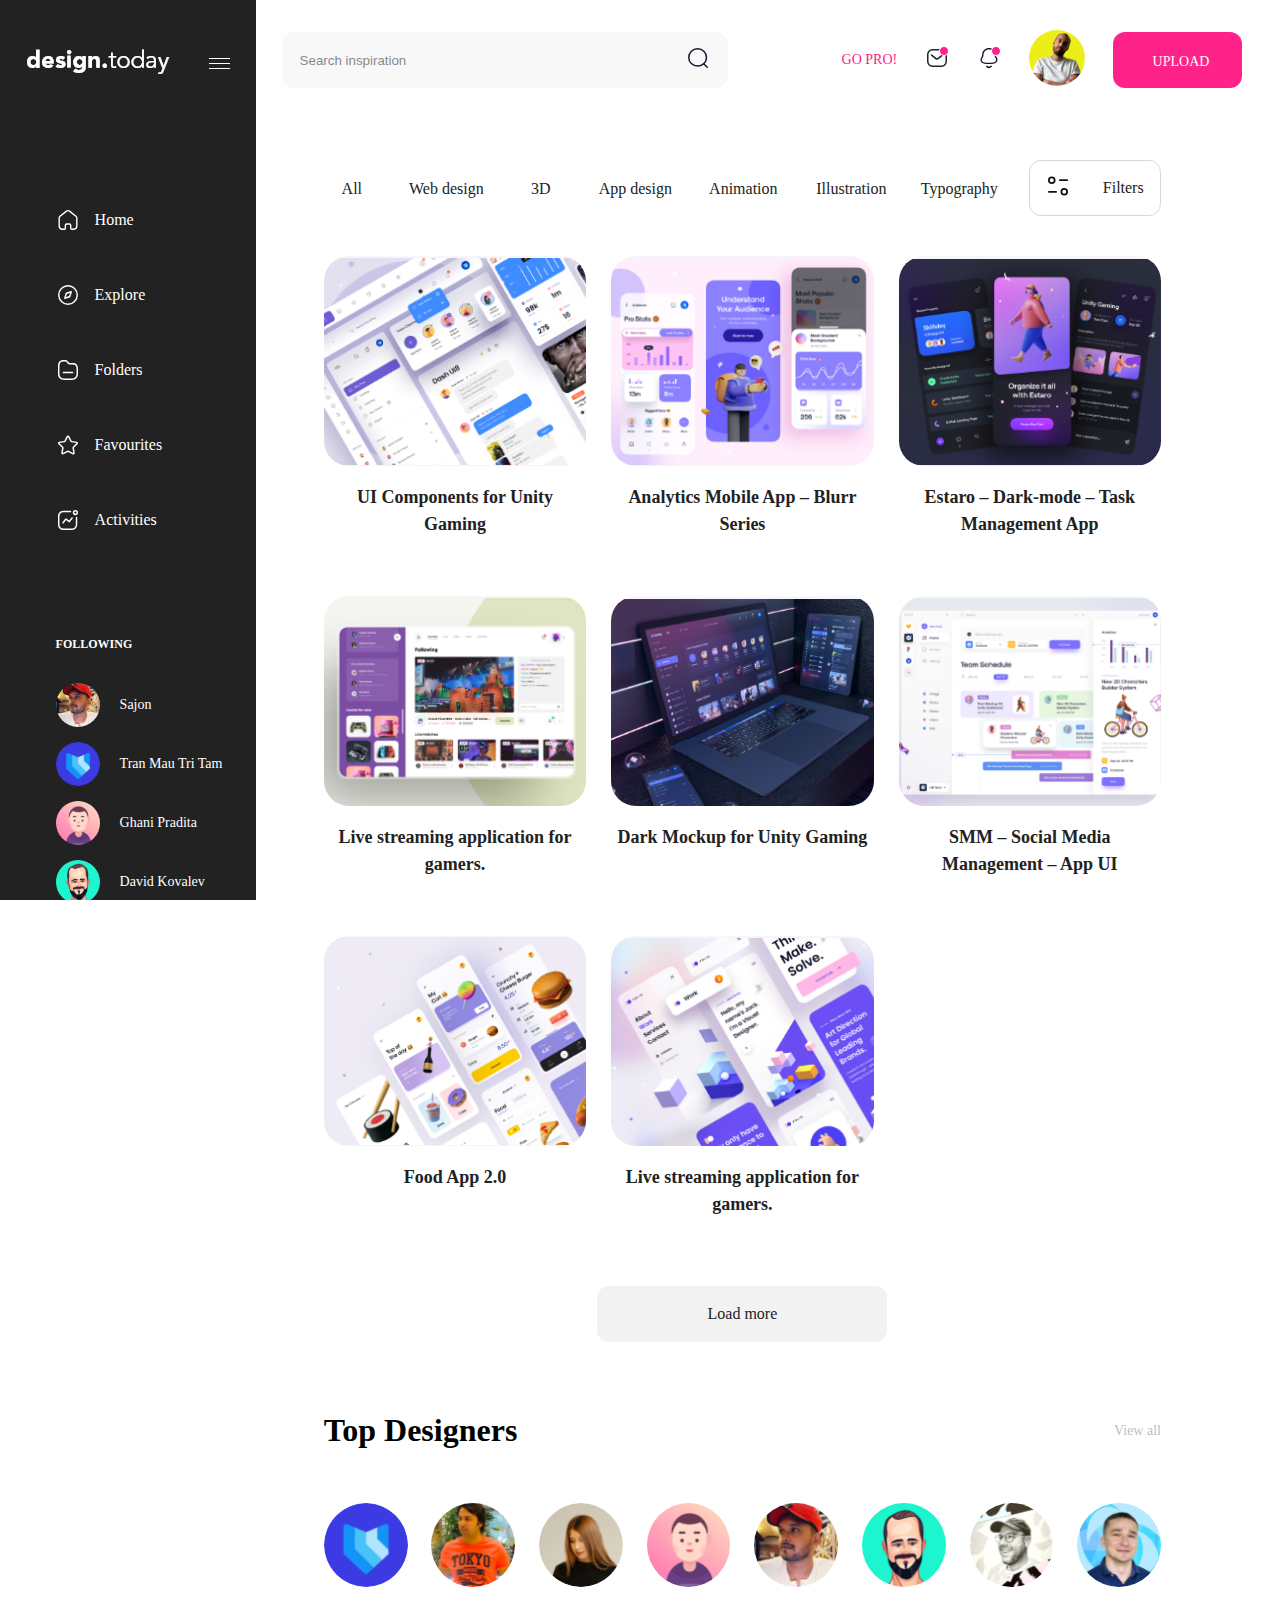
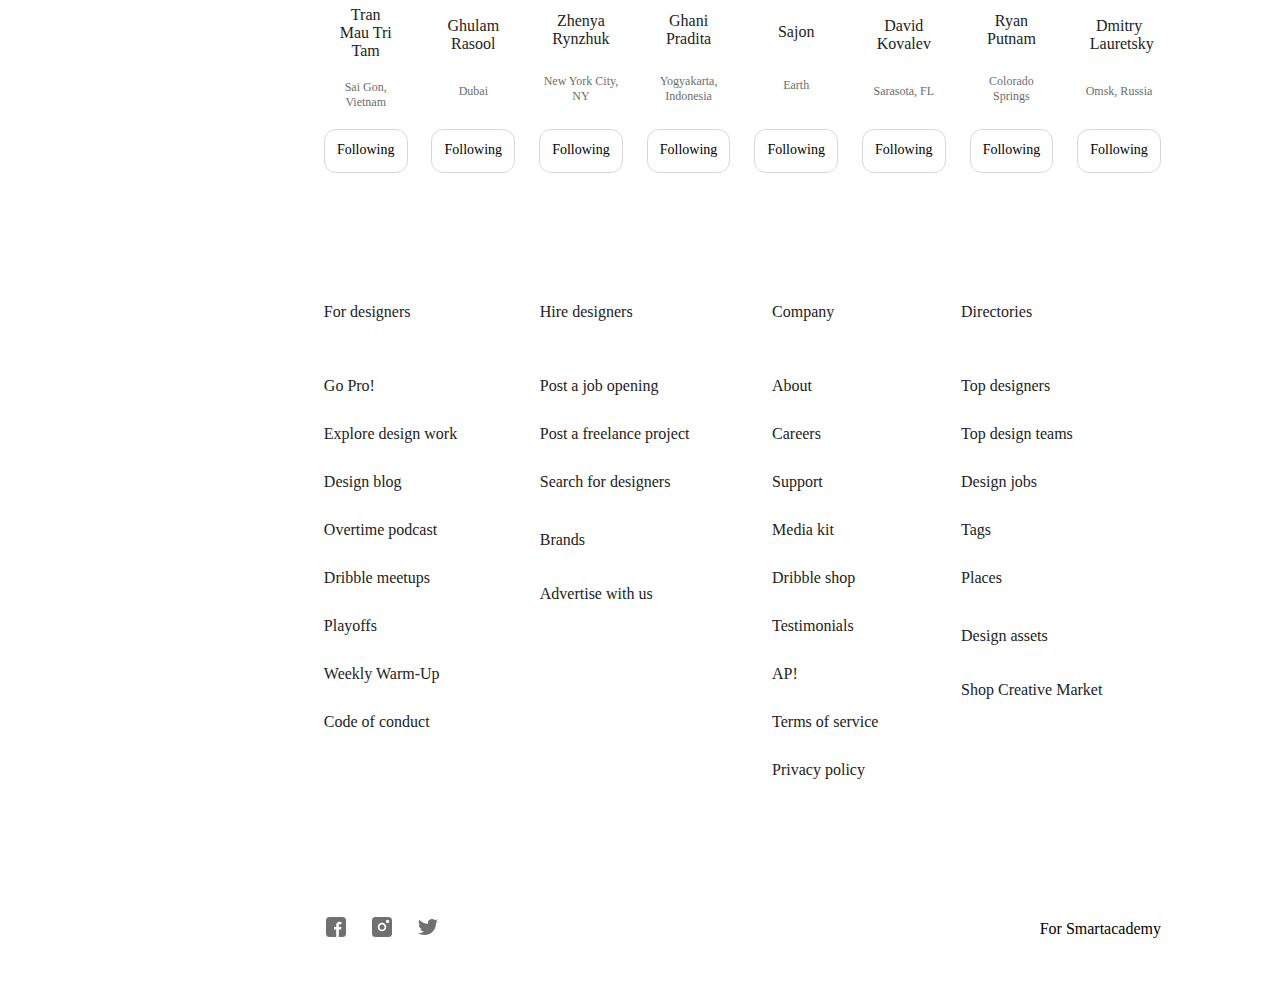
==== index.html @ f4c86472 "fix react paddings" ====
<!DOCTYPE html>
<html lang="en">
<head>
    <meta charset="UTF-8">
    <meta http-equiv="X-UA-Compatible" content="IE=edge">
    <meta name="viewport" content="width=device-width, initial-scale=1.0">
    <link rel="stylesheet" href="css/fonts.css">
    <link rel="stylesheet" href="css/style.css">
    <title>Document</title>
</head>
<body>
    <header>
        <nav>
            <div class="nav_container">
                <div class="nav_logo">
                    <a href="#">
                        <img src="img/design.today1.png" alt="logo">
                    </a>
                    <div class="burgermenu">
                        <a href="#">
                            <div class="menu_line"></div>
                            <div class="menu_line"></div>
                            <div class="menu_line"></div>
                        </a>
                    </div>
                </div>
            </div>
            <div class="nav_container">
                <ul class="navbar">
                    <li class="navbar_content">
                        <img src="img/Component 5 – 2.svg" alt="Home">
                        <a href="#">Home</a>
                    </li>
                    <li class="navbar_content">
                        <img src="img/Component 3 – 2.svg" alt="Explore">
                        <a href="#">Explore</a>
                    </li>
                    <li class="navbar_content">
                        <img src="img/Component 4 – 2.svg" alt="Folders">
                        <a href="#">Folders</a>
                    </li>
                    <li class="navbar_content">
                        <img src="img/Component 8 – 2.svg" alt="Favourites">
                        <a href="#">Favourites</a>
                    </li>
                    <li class="navbar_content">
                        <img src="img/Component 1 – 2.svg" alt="Activites">
                        <a href="#">Activities</a>
                    </li>
                </ul>
            </div>
            <div class="nav_container">
                <div class="following">
                    <h3>FOLLOWING</h3>
                    <div class="following_content">
                        <img src="img/Rectangle 40.svg" alt="user">
                        <a href="#">Sajon</a>
                    </div>
                    <div class="following_content">
                        <img src="img/Rectangle 41.svg" alt="user">
                        <a href="#">Tran Mau Tri Tam </a>
                    </div>
                    <div class="following_content">
                        <img src="img/Rectangle 42.svg" alt="user">
                        <a href="#">Ghani Pradita</a>
                    </div>
                    <div class="following_content">
                        <img src="img/Rectangle 43.svg" alt="user">
                        <a href="#">David Kovalev</a>
                    </div>
                    <div class="following_content">
                        <img src="img/Rectangle 44.svg" alt="user">
                        <a href="#">Ryan Putnam</a>
                    </div>
                    <a href="#">Load more (15)</a> 
                </div>
            </div>
        </nav>
        <div class="search_profile">
            <div class="search">
                <form action="#">
                    <input type="search" name="search" id="search" placeholder="Search inspiration">
                </form>
                <a href="#">
                    <svg id="Component_9_2" data-name="Component 9 – 2" xmlns="http://www.w3.org/2000/svg" width="24" height="24" viewBox="0 0 24 24">
                        <rect id="Rectangle_36" data-name="Rectangle 36" width="24" height="24" fill="rgba(255,255,255,0)"/>
                        <path id="Search" d="M11.611,2A9.507,9.507,0,0,0,2,11.4a9.507,9.507,0,0,0,9.611,9.4,9.707,9.707,0,0,0,6-2.057l3.124,3.047.083.07a.753.753,0,0,0,.964-.071.713.713,0,0,0,0-1.024L18.7,17.752A9.253,9.253,0,0,0,21.223,11.4,9.507,9.507,0,0,0,11.611,2Zm0,1.448A8.043,8.043,0,0,1,19.743,11.4a8.043,8.043,0,0,1-8.131,7.951A8.043,8.043,0,0,1,3.48,11.4,8.043,8.043,0,0,1,11.611,3.448Z" fill="#200e32" fill-rule="evenodd"/>
                      </svg>
                </a>
            </div>
            <div class="profile">
                <a href="#">GO PRO!</a>
                <a class="mailbox active" href="#">
                    <svg id="Component_11_2" data-name="Component 11 – 2" xmlns="http://www.w3.org/2000/svg" width="24" height="24" viewBox="0 0 24 24">
                        <rect id="Rectangle_74" data-name="Rectangle 74" width="24" height="24" fill="rgba(255,255,255,0)"/>
                        <path id="Message" d="M16.525,3H7.456A5.533,5.533,0,0,0,2,8.859v6.282A5.533,5.533,0,0,0,7.456,21h9.061a5.522,5.522,0,0,0,4-1.773A5.6,5.6,0,0,0,21.989,15.1V8.859A5.557,5.557,0,0,0,16.525,3ZM7.456,4.528h9.052A4,4,0,0,1,19.4,5.816a4.064,4.064,0,0,1,1.072,3v6.327A4.1,4.1,0,0,1,19.4,18.184a4,4,0,0,1-2.894,1.287H7.456a4.018,4.018,0,0,1-3.939-4.331V8.859A4.018,4.018,0,0,1,7.456,4.528Zm10.568,4.11a.755.755,0,0,0-1.066-.119l-4.1,3.3-.118.083a1.379,1.379,0,0,1-1.581-.089l-4.129-3.3-.093-.064a.755.755,0,0,0-.973.187.768.768,0,0,0,.123,1.074l4.134,3.3.161.118a2.889,2.889,0,0,0,3.416-.114l4.107-3.311.082-.077A.768.768,0,0,0,18.024,8.638Z" fill="#222" fill-rule="evenodd"/>
                      </svg>                      
                </a>
                <a class="notifs active" href="#">
                    <svg id="Component_7_2" data-name="Component 7 – 2" xmlns="http://www.w3.org/2000/svg" width="24" height="24" viewBox="0 0 24 24">
                        <rect id="Rectangle_27" data-name="Rectangle 27" width="24" height="24" fill="rgba(255,255,255,0)"/>
                        <path id="Notification" d="M12.036,2h-.071C8.6,2,5.507,4.445,5.207,7.681c-.02.232-.034.468-.042.723L5.152,9l0,.534.015-.061a3.85,3.85,0,0,1-.928,1.821l-.067.086A4.08,4.08,0,0,0,3.5,13.424v.238a4.07,4.07,0,0,0,.926,2.66,4.874,4.874,0,0,0,3.086,1.524,41.583,41.583,0,0,0,8.974,0,4.8,4.8,0,0,0,3.046-1.487,4.076,4.076,0,0,0,.965-2.5v-.4a4.013,4.013,0,0,0-.671-2.074l-.062-.079-.151-.177A3.93,3.93,0,0,1,18.89,9.7l-.045-.187-.009-.2c0-.088,0-.186,0-.308V8.332c0-.257-.01-.441-.028-.647C18.493,4.443,15.4,2,12.036,2Zm-.071,1.4h.071c2.7,0,5.158,1.945,5.395,4.418.014.162.02.317.022.547l0,.9c0,.145.009.265.018.4l.013.093.065.276a5.331,5.331,0,0,0,1.013,2l.138.162-.015-.025a2.585,2.585,0,0,1,.435,1.323v.163a2.653,2.653,0,0,1-.613,1.773,3.418,3.418,0,0,1-2.157,1.03,40.271,40.271,0,0,1-8.7,0,3.485,3.485,0,0,1-2.2-1.065,2.656,2.656,0,0,1-.575-1.716v-.219l.017-.191a2.671,2.671,0,0,1,.314-.939l.084-.139a5.25,5.25,0,0,0,1.22-2.434l.014-.142L6.535,8.7l.016-.466c.007-.147.017-.287.028-.422C6.808,5.341,9.267,3.4,11.965,3.4Zm-6.671,8.8-.045.05.049-.057Zm9.314,7.5a.684.684,0,0,0-.969.106,1.977,1.977,0,0,1-.356.347,2.138,2.138,0,0,1-1.576.445,2.117,2.117,0,0,1-1.414-.79.684.684,0,0,0-.969-.111.7.7,0,0,0-.11.98,3.5,3.5,0,0,0,4.9.586,3.323,3.323,0,0,0,.6-.583A.7.7,0,0,0,14.608,19.691Z" fill="#200e32" fill-rule="evenodd"/>
                      </svg>                      
                </a>
                <a href="#">
                    <img src="img/Group 33.svg" alt="user profile">
                </a>
                <div class="upload">
                    <a href="#">UPLOAD</a>
                    <a href="#" class="upload_svg">
                        <svg version="1.1" id="Capa_1" xmlns="http://www.w3.org/2000/svg" xmlns:xlink="http://www.w3.org/1999/xlink" x="0px" y="0px"
	 width="612px" height="612px" viewBox="0 0 612 612" style="enable-background:new 0 0 612 612;" xml:space="preserve">
<g>
	<g id="Up">
		<g>
			<path d="M432.32,334.42L327.133,219.67c-5.432-5.91-13.081-9.295-21.133-9.295s-15.702,3.385-21.152,9.295L179.66,334.42
				l0.077,0.058c-4.686,5.125-7.612,11.857-7.612,19.335c0,15.836,12.852,28.688,28.688,28.688c8.377,0,15.835-3.634,21.076-9.353
				l0.077,0.058L306,281.52l84.035,91.685l0.076-0.058c5.24,5.719,12.719,9.353,21.076,9.353c15.836,0,28.688-12.852,28.688-28.688
				c0-7.478-2.926-14.21-7.611-19.335L432.32,334.42z M306,0C137.012,0,0,137.012,0,306s137.012,306,306,306s306-137.012,306-306
				S474.988,0,306,0z M306,554.625C168.912,554.625,57.375,443.088,57.375,306S168.912,57.375,306,57.375
				S554.625,168.912,554.625,306S443.088,554.625,306,554.625z"/>
		</g>
	</g>
</g>
<g>
</g>
<g>
</g>
<g>
</g>
<g>
</g>
<g>
</g>
<g>
</g>
<g>
</g>
<g>
</g>
<g>
</g>
<g>
</g>
<g>
</g>
<g>
</g>
<g>
</g>
<g>
</g>
<g>
</g>
                        </svg>
                    </a>
                </div>
            </div>
        </div>
    </header>
    <main>
        <div class="container">
            <div class="filter_bar">
                <div class="filter_option">
                    <ul>
                        <li>
                            <a href="#">All</a>
                        </li>
                        <li>
                            <a href="#">Web design</a>
                        </li>
                        <li>
                            <a href="#">3D</a>
                        </li>
                        <li>
                            <a href="#">App design</a>
                        </li>
                        <li>
                            <a href="#">Animation</a>
                        </li>
                        <li>
                            <a href="#">Illustration</a>
                        </li>
                        <li>
                            <a href="#">Typography</a>
                        </li>
                    </ul>
                </div>
                <div class="filter_button">
                    <a href="#">
                        <img src="img/Group 18.svg" alt="filter">
                    </a>
                    <a href="#">Filters</a>
                </div>
            </div>
        </div>
        <div class="container">
            <section class="article_sec">
                <article>
                    <div class="article-content">
                        <img src="img/Rectangle 451.png" alt="">
                        <h2 class="article_title">
                            <a href="#">UI Components for Unity Gaming</a>
                        </h2>
                    </div>
                    <div class="article_reacts">
                        <div class="react add">
                            <img src="img/Component 10 – 1.svg" alt="">
                        </div>
                        <div class="react heart">
                            <img src="img/Component 6 – 2.svg" alt="">
                        </div>
                    </div>
                </article>
                <article>
                    <div class="article-content">
                        <img src="img/Rectangle 461.png" alt="">
                        <h2 class="article_title">
                            <a href="#">Analytics Mobile App – Blurr Series</a>
                        </h2>
                    </div>
                    <div class="article_reacts">
                        <div class="react add">
                            <img src="img/Component 10 – 1.svg" alt="">
                        </div>
                        <div class="react heart">
                            <img src="img/Component 6 – 2.svg" alt="">
                        </div>
                    </div>
                </article>
                <article>
                    <div class="article-content">
                        <img src="img/Rectangle 471.png" alt="">
                        <h2 class="article_title">
                            <a href="#">Estaro – Dark-mode – Task Management App</a>
                        </h2>
                    </div>
                    <div class="article_reacts">
                        <div class="react add">
                            <img src="img/Component 10 – 1.svg" alt="">
                        </div>
                        <div class="react heart">
                            <img src="img/Component 6 – 2.svg" alt="">
                        </div>
                    </div>
                </article>
                <article>
                    <div class="article-content">
                        <img src="img/Rectangle 481.png" alt="">
                        <h2 class="article_title">
                            <a href="#">Live streaming application for gamers.</a>
                        </h2>
                    </div>
                    <div class="article_reacts">
                        <div class="react add">
                            <img src="img/Component 10 – 1.svg" alt="">
                        </div>
                        <div class="react heart">
                            <img src="img/Component 6 – 2.svg" alt="">
                        </div>
                    </div>
                </article>
                <article>
                    <div class="article-content">
                        <img src="img/Rectangle 45.png" alt="">
                        <h2 class="article_title">
                            <a href="#">Dark Mockup for Unity Gaming</a>
                        </h2>
                    </div>
                    <div class="article_reacts">
                        <div class="react add">
                            <img src="img/Component 10 – 1.svg" alt="">
                        </div>
                        <div class="react heart">
                            <img src="img/Component 6 – 2.svg" alt="">
                        </div>
                    </div>
                </article>
                <article>
                    <div class="article-content">
                        <img src="img/Rectangle 46.png" alt="">
                        <h2 class="article_title">
                            <a href="#">SMM – Social Media Management – App UI</a>
                        </h2>
                    </div>
                    <div class="article_reacts">
                        <div class="react add">
                            <img src="img/Component 10 – 1.svg" alt="">
                        </div>
                        <div class="react heart">
                            <img src="img/Component 6 – 2.svg" alt="">
                        </div>
                    </div>
                </article>
                <article>
                    <div class="article-content">
                        <img src="img/Rectangle 47.png" alt="">
                        <h2 class="article_title">
                            <a href="#">Food App 2.0</a>
                        </h2>
                    </div>
                    <div class="article_reacts">
                        <div class="react add">
                            <img src="img/Component 10 – 1.svg" alt="">
                        </div>
                        <div class="react heart">
                            <img src="img/Component 6 – 2.svg" alt="">
                        </div>
                    </div>
                </article>
                <article>
                    <div class="article-content">
                        <img src="img/Rectangle 48.png" alt="">
                        <h2 class="article_title">
                            <a href="#">Live streaming application for gamers.</a>
                        </h2>
                    </div>
                    <div class="article_reacts">
                        <div class="react add">
                            <img src="img/Component 10 – 1.svg" alt="">
                        </div>
                        <div class="react heart">
                            <img src="img/Component 6 – 2.svg" alt="">
                        </div>
                    </div>
                </article>
            </section>
            <div class="more_articles">
                <a href="#">Load more</a>
            </div>
        </div>
        <div class="container section_title">
            <h1>Top Designers</h1>
            <a href="#">View all</a>
        </div>
        <div class="container">
            <section class="designers">
                <div class="profile_info">
                    <img src="img/Rectangle 65.svg" alt="">
                    <a href="#">Tran Mau 
                        Tri Tam </a>
                    <p>Sai Gon, Vietnam</p>
                    <div class="following_bar">Following</div>
                </div>
                <div class="profile_info">
                    <img src="img/Rectangle 69.svg" alt="">
                    <a href="#">Ghulam
                        Rasool</a>
                    <p>Dubai</p>
                    <div class="following_bar">Following</div>
                </div>
                <div class="profile_info">
                    <img src="img/Rectangle 66.svg" alt="">
                    <a href="#">Zhenya
                        Rynzhuk</a>
                    <p>New York City, NY</p>
                    <div class="following_bar">Following</div>
                </div>
                <div class="profile_info">
                    <img src="img/Rectangle 70.svg" alt="">
                    <a href="#">Ghani
                        Pradita</a>
                    <p>Yogyakarta, Indonesia</p>
                    <div class="following_bar">Following</div>
                </div>
                <div class="profile_info">
                    <img src="img/Rectangle 67.svg" alt="">
                    <a href="#">Sajon</a>
                    <p>Earth</p>
                    <div class="following_bar">Following</div>
                </div>
                <div class="profile_info">
                    <img src="img/Rectangle 71.svg" alt="">
                    <a href="#">David
                        Kovalev</a>
                    <p>Sarasota, FL</p>
                    <div class="following_bar">Following</div>
                </div>
                <div class="profile_info">
                    <img src="img/Rectangle 68.svg" alt="">
                    <a href="#">Ryan
                        Putnam</a>
                    <p>Colorado Springs</p>
                    <div class="following_bar">Following</div>
                </div>
                <div class="profile_info">
                    <img src="img/Rectangle 72.svg" alt="">
                    <a href="#">Dmitry
                        Lauretsky</a>
                    <p>Omsk, Russia</p>
                    <div class="following_bar">Following</div>
                </div>
            </section>
        </div>
        <div class="container">
            <div class="offerings">
                <ul class="for_designers">
                    <li>
                        <a href="#">For designers</a>
                    </li>
                    <li>
                        <a href="#">Go Pro!</a>
                    </li>
                    <li>
                        <a href="#">Explore design work</a>
                    </li>
                    <li>
                        <a href="#">Design blog</a>
                    </li>
                    <li>
                        <a href="#">Overtime podcast</a>
                    </li>
                    <li>
                        <a href="#">Dribble meetups</a>
                    </li>
                    <li>
                        <a href="#">Playoffs</a>
                    </li>
                    <li>
                        <a href="#">Weekly Warm-Up</a>
                    </li>
                    <li>
                        <a href="#">Code of conduct</a>
                    </li>
                </ul>
                <ul class="hire_designers">
                    <li>
                        <a href="#">Hire designers</a>
                    </li>
                    <li>
                        <a href="#">Post a job opening</a>
                    </li>
                    <li>
                        <a href="#">Post a freelance project</a>
                    </li>
                    <li>
                        <a href="#">Search for designers</a>
                    </li>
                    <li>
                        <a href="#">Brands</a>
                    </li>
                    <li>
                        <a href="#">Advertise with us</a>
                    </li>
                </ul>
                <ul class="company">
                    <li>
                        <a href="#">Company</a>
                    </li>
                    <li>
                        <a href="#">About</a>
                    </li>
                    <li>
                        <a href="#">Careers</a>
                    </li>
                    <li>
                        <a href="#">Support</a>
                    </li>
                    <li>
                        <a href="#">Media kit</a>
                    </li>
                    <li>
                        <a href="#">Dribble shop</a>
                    </li>
                    <li>
                        <a href="#">Testimonials</a>
                    </li>
                    <li>
                        <a href="#">AP!</a>
                    </li>
                    <li>
                        <a href="#">Terms of service</a>
                    </li>
                    <li>
                        <a href="#">Privacy policy</a>
                    </li>
                </ul>
                <ul class="directories">
                    <li>
                        <a href="#">Directories</a>
                    </li>
                    <li>
                        <a href="#">Top designers</a>
                    </li>
                    <li>
                        <a href="#">Top design teams</a>
                    </li>
                    <li>
                        <a href="#">Design jobs</a>
                    </li>
                    <li>
                        <a href="#">Tags</a>
                    </li>
                    <li>
                        <a href="#">Places</a>
                    </li>
                    <li>
                        <a href="#">Design assets</a>
                    </li>
                    <li>
                        <a href="#">Shop Creative Market</a>
                    </li>
                </ul>
            </div>
            <div class="more_articles more_offerings">
                <a href="#">Load more</a>
            </div>
        </div>
    </main>
    <footer>
        <div class="container">
            <div class="footer">
                <div class="soc_media">
                    <a href="#">
                        <svg xmlns="http://www.w3.org/2000/svg" width="24" height="24" viewBox="0 0 24 24">
                            <g id="Component_12_2" data-name="Component 12 – 2">
                              <rect id="Rectangle_76" data-name="Rectangle 76" width="24" height="24" fill="rgba(255,255,255,0)"/>
                              <g id="Layer_2" data-name="Layer 2" transform="translate(2 2)">
                                <g id="Layer_1" data-name="Layer 1">
                                  <path id="Path_12" data-name="Path 12" d="M16.441,0H3.559A3.563,3.563,0,0,0,0,3.559V16.441A3.563,3.563,0,0,0,3.559,20H10.2V12.6H8V10.047h2.2V8.166a3.088,3.088,0,0,1,3.285-3.39,18.149,18.149,0,0,1,1.969.1V7.159H14.1c-1.061,0-1.264.5-1.264,1.241v1.631h2.525l-.339,2.553H12.841V20h3.6A3.563,3.563,0,0,0,20,16.441V3.559A3.563,3.563,0,0,0,16.441,0Z" fill="#707070"/>
                                </g>
                              </g>
                            </g>
                          </svg>                          
                    </a>
                    <a href="#">
                        <svg id="Component_13_2" data-name="Component 13 – 2" xmlns="http://www.w3.org/2000/svg" width="24" height="24" viewBox="0 0 24 24">
                            <rect id="Rectangle_77" data-name="Rectangle 77" width="24" height="24" fill="rgba(255,255,255,0)"/>
                            <g id="Layer_2" data-name="Layer 2" transform="translate(2 2)">
                              <g id="Layer_1" data-name="Layer 1">
                                <path id="Path_13" data-name="Path 13" d="M10,7.458A2.542,2.542,0,1,0,12.542,10,2.542,2.542,0,0,0,10,7.458Zm0,0A2.542,2.542,0,1,0,12.542,10,2.542,2.542,0,0,0,10,7.458ZM16.441,0H3.559A3.563,3.563,0,0,0,0,3.559V16.441A3.563,3.563,0,0,0,3.559,20H16.441A3.563,3.563,0,0,0,20,16.441V3.559A3.563,3.563,0,0,0,16.441,0ZM10,14.237A4.237,4.237,0,1,1,14.237,10,4.237,4.237,0,0,1,10,14.237ZM15.593,6.1a1.695,1.695,0,1,1,1.695-1.695A1.695,1.695,0,0,1,15.593,6.1ZM10,7.458A2.542,2.542,0,1,0,12.542,10,2.542,2.542,0,0,0,10,7.458Z" fill="#707070"/>
                              </g>
                            </g>
                          </svg>
                    </a>
                    <a href="#">
                        <svg xmlns="http://www.w3.org/2000/svg" width="24" height="24" viewBox="0 0 24 24">
                            <g id="Component_14_2" data-name="Component 14 – 2">
                              <rect id="Rectangle_78" data-name="Rectangle 78" width="24" height="24" fill="rgba(255,255,255,0)"/>
                              <g id="Layer_2" data-name="Layer 2" transform="translate(2.006 3.998)">
                                <g id="Layer_1" data-name="Layer 1" transform="translate(-0.006 0.002)">
                                  <path id="Path_14" data-name="Path 14" d="M6.287,16A11.508,11.508,0,0,0,17.96,4.5V3.981a8.215,8.215,0,0,0,2.034-2.087,8.3,8.3,0,0,1-2.373.633A4.057,4.057,0,0,0,19.442.3a8.345,8.345,0,0,1-2.6.977,4.157,4.157,0,0,0-4.5-.99,4.042,4.042,0,0,0-2.6,3.75,3.911,3.911,0,0,0,.108.92A11.71,11.71,0,0,1,1.389.741,4,4,0,0,0,2.657,6.128,4.12,4.12,0,0,1,.8,5.621v.047A4.051,4.051,0,0,0,4.09,9.621a4.132,4.132,0,0,1-1.081.143,4.216,4.216,0,0,1-.773-.073A4.1,4.1,0,0,0,6.07,12.5,8.308,8.308,0,0,1,.986,14.228a8.644,8.644,0,0,1-.992-.057A11.744,11.744,0,0,0,6.287,16" transform="translate(0.006 -0.002)" fill="#707070"/>
                                </g>
                              </g>
                            </g>
                          </svg>
                    </a>
                </div>
                <div>
                    <p><span class="book">For</span><span class="black"> Smartacademy</span></p>
                </div>
            </div>
        </div>
    </footer>
</body>
</html>
---- css/fonts.css ----
@font-face {
    font-family: 'Avenir Black';
    src: url(../fonts/Avenir+Black.eot);
    src: url(../fonts/Avenir+Black.eot?#iefix) format('embedded-opentype'),
         url(../fonts/Avenir+Black.otf) format('otf'),
         url(../fonts/Avenir+Black.svg#Avenir%20Black) format('svg'),
         url(../fonts/Avenir+Black.ttf) format('truetype'),
         url(../fonts/Avenir+Black.woff) format('woff'),
         url(../fonts/Avenir+Black.woff2) format('woff2');
  }

@font-face {
    font-family: 'Avenir Book';
    src: url(../fonts/Avenir+Book.eot);
    src: url(../fonts/Avenir+Book.eot?#iefix) format('embedded-opentype'),
         url(../fonts/Avenir+Book.otf) format('otf'),
         url(../fonts/Avenir+Book.svg#Avenir%20Book) format('svg'),
         url(../fonts/Avenir+Book.ttf) format('truetype'),
         url(../fonts/Avenir+Book.woff) format('woff'),
         url(../fonts/Avenir+Book.woff2) format('woff2');
  }

@font-face {
    font-family: 'Avenir Medium';
    src: url(../fonts/Avenir+Medium.eot);
    src: url(../fonts/Avenir+Medium.eot?#iefix) format('embedded-opentype'),
         url(../fonts/Avenir+Medium.otf) format('otf'),
         url(../fonts/Avenir+Medium.svg#Avenir%20Medium) format('svg'),
         url(../fonts/Avenir+Medium.ttf) format('truetype'),
         url(../fonts/Avenir+Medium.woff) format('woff'),
         url(../fonts/Avenir+Medium.woff2) format('woff2');
  }

@font-face {
    font-family: 'Avenir Heavy';
    src: url(../fonts/Avenir+Heavy.eot);
    src: url(../fonts/Avenir+Heavy.eot?#iefix) format('embedded-opentype'),
         url(../fonts/Avenir+Heavy.otf) format('otf'),
         url(../fonts/Avenir+Heavy.svg#Avenir%20Heavy) format('svg'),
         url(../fonts/Avenir+Heavy.ttf) format('truetype'),
         url(../fonts/Avenir+Heavy.woff) format('woff'),
         url(../fonts/Avenir+Heavy.woff2) format('woff2');
  }
---- css/style.css ----
* {
  padding: 0;
  margin: 0;
  text-decoration: none;
  list-style: none;
  -webkit-box-sizing: border-box;
          box-sizing: border-box;
}

/* header */
nav {
  width: 16%;
  height: 100%;
  background-color: #222222;
  position: fixed;
  overflow-y: scroll;
}

nav::-webkit-scrollbar {
  display: none;
}

.nav_container {
  width: 80%;
  margin: 0 auto;
}

.nav_logo {
  padding-top: 42px;
  margin-bottom: 106px;
  display: -webkit-box;
  display: -ms-flexbox;
  display: flex;
  -webkit-box-orient: horizontal;
  -webkit-box-direction: normal;
      -ms-flex-direction: row;
          flex-direction: row;
  -webkit-box-pack: justify;
      -ms-flex-pack: justify;
          justify-content: space-between;
  -webkit-box-align: center;
      -ms-flex-align: center;
          align-items: center;
}

.sec_logo{
  display: none;
}
.burgermenu a {
  width: 21px;
  height: 11px;
  display: -webkit-box;
  display: -ms-flexbox;
  display: flex;
  -webkit-box-orient: vertical;
  -webkit-box-direction: normal;
      -ms-flex-direction: column;
          flex-direction: column;
  -webkit-box-pack: justify;
      -ms-flex-pack: justify;
          justify-content: space-between;
  -webkit-box-align: center;
      -ms-flex-align: center;
          align-items: center;
}

.menu_line {
  width: 100%;
  height: 1px;
  background-color: #ffffff;
}

.navbar {
  margin-bottom: 87px;
  /* height: 365px; */
  display: -webkit-box;
  display: -ms-flexbox;
  display: flex;
  -webkit-box-orient: vertical;
  -webkit-box-direction: normal;
      -ms-flex-direction: column;
          flex-direction: column;
  -webkit-box-pack: justify;
      -ms-flex-pack: justify;
          justify-content: space-between;
  -webkit-box-align: center;
      -ms-flex-align: center;
          align-items: center;
}

.navbar_content {
  width: 100%;
  height: 60px;
  padding-left: 30px;
  border-radius: 12px;
  display: -webkit-box;
  display: -ms-flexbox;
  display: flex;
  -webkit-box-orient: horizontal;
  -webkit-box-direction: normal;
      -ms-flex-direction: row;
          flex-direction: row;
  -webkit-box-pack: start;
      -ms-flex-pack: start;
          justify-content: flex-start;
  -webkit-box-align: center;
      -ms-flex-align: center;
          align-items: center;
}

.navbar_content:not(:last-child) {
  margin-bottom: 15px;
}

.navbar_content:hover {
  background-color: #ff2288;
}

.navbar_content a {
  margin-left: 15px;
  color: #ffffff;
  font-size: 16px;
  font-family: 'Avenir Medium';
}

.following {
  padding-bottom: 106px;
  padding-left: 30px;
  display: -webkit-box;
  display: -ms-flexbox;
  display: flex;
  -webkit-box-orient: vertical;
  -webkit-box-direction: normal;
      -ms-flex-direction: column;
          flex-direction: column;
  -webkit-box-pack: justify;
      -ms-flex-pack: justify;
          justify-content: space-between;
  -webkit-box-align: start;
      -ms-flex-align: start;
          align-items: flex-start;
}

.following_content {
  width: 100%;
  display: -webkit-box;
  display: -ms-flexbox;
  display: flex;
  -webkit-box-orient: horizontal;
  -webkit-box-direction: normal;
      -ms-flex-direction: row;
          flex-direction: row;
  -webkit-box-pack: start;
      -ms-flex-pack: start;
          justify-content: flex-start;
  -webkit-box-align: center;
      -ms-flex-align: center;
          align-items: center;
}

.following_content:not(:last-child) {
  margin-bottom: 15px;
}

.following_content > a {
  margin-left: 20px;
  color: #ffffff;
  font-size: 16px;
  font-family: 'Avenir Medium';
}

.following h3 {
  margin-bottom: 31px;
  color: #ffffff;
  font-size: 12px;
  font-family: 'Avenir Heavy';
}

.following a {
  color: #ffffff;
  font-size: 14px;
  font-family: 'Avenir Heavy';
}

.search_profile {
  width: 100%;
  padding-top: 30px;
  margin-bottom: 70px;
  padding-left: 17%;
  padding-right: 5%;
  display: -webkit-box;
  display: -ms-flexbox;
  display: flex;
  -webkit-box-orient: horizontal;
  -webkit-box-direction: normal;
      -ms-flex-direction: row;
          flex-direction: row;
  -webkit-box-pack: justify;
      -ms-flex-pack: justify;
          justify-content: space-between;
  -webkit-box-align: center;
      -ms-flex-align: center;
          align-items: center;
}

.search {
  width: 446px;
  height: 56px;
  padding: 20px 18px;
  border-radius: 12px;
  background-color: #f8f8f8;
  display: -webkit-box;
  display: -ms-flexbox;
  display: flex;
  -webkit-box-orient: horizontal;
  -webkit-box-direction: normal;
      -ms-flex-direction: row;
          flex-direction: row;
  -webkit-box-pack: justify;
      -ms-flex-pack: justify;
          justify-content: space-between;
  -webkit-box-align: center;
      -ms-flex-align: center;
          align-items: center;
}

input[type="search"],
textarea {
  width: 200%;
  background-color: #f8f8f8;
  outline: none;
}

input[type="search"],
textarea:focus {
  border: none;
}

::-webkit-input-placeholder {
  color: #111111;
  opacity: 50%;
}

:-ms-input-placeholder {
  color: #111111;
  opacity: 50%;
}

::-ms-input-placeholder {
  color: #111111;
  opacity: 50%;
}

::placeholder {
  color: #111111;
  opacity: 50%;
}

.profile{
  width: 400px;
  display: flex;
  flex-direction: row;
  justify-content: space-between;
  align-items: center;
}

.profile a:first-child {
  font-size: 14px;
  color: #ff2288;
}

.upload {
  width: 129px;
  height: 56px;
  padding: 20px 40px;
  border-radius: 12px;
  background-color: #ff2288;
  cursor: pointer;
}

.upload_svg svg{
  display: none;
}
.profile .upload a {
  color: #ffffff;
  font-size: 14px;
}

.mailbox.active, .notifs.active {
  position: relative;
}

.mailbox.active::after, .notifs.active::after {
  -webkit-box-sizing: border-box;
          box-sizing: border-box;
  content: "";
  width: 10px;
  height: 10px;
  background-color: #ff2288;
  border-radius: 50%;
  border: 1px solid #FFFFFF;
  position: absolute;
  top: 0;
  right: 0;
}

/* main */
main,
footer {
  width: 100%;
}

.container {
  /* max-width: 1231px; */
  width: 100%;
  padding-left: 25.3%;
  padding-right: 9.3%;
  /* background-color: violet; */
}

.filter_option ul,
.filter_button,
.filter_bar {
  display: -webkit-box;
  display: -ms-flexbox;
  display: flex;
  -webkit-box-orient: horizontal;
  -webkit-box-direction: normal;
      -ms-flex-direction: row;
          flex-direction: row;
  -webkit-box-pack: justify;
      -ms-flex-pack: justify;
          justify-content: space-between;
  -webkit-box-align: center;
      -ms-flex-align: center;
          align-items: center;
}

.filter_option {
  height: 100%;
}

.filter_bar {
  width: 100%;
  height: 56px;
  margin-bottom: 40px;
}

.filter_bar ul {
  height: 100%;
  text-align: center;
}

.filter_bar li {
  padding-top: 20px;
}

.filter_option ul li {
  margin-right: 25px;
  border-radius: 12px;
}

.filter_option ul li:hover,
.filter_option ul li:active {
  background-color: #f2f2f2;
}

.filter_option ul li:not(:first-child, :nth-child(3)) {
  width: 83px;
  height: 100%;
}

.filter_option ul li:first-child,
.filter_option ul li:nth-child(3) {
  width: 56px;
  height: 100%;
}

.filter_bar a {
  color: #222222;
  font-size: 16px;
}

.filter_button {
  width: 132px;
  height: 100%;
  border: 1px solid #d8d8d8;
  border-radius: 12px;
  background-color: #ffffff;
  display: -webkit-box;
  display: -ms-flexbox;
  display: flex;
  -webkit-box-orient: horizontal;
  -webkit-box-direction: normal;
      -ms-flex-direction: row;
          flex-direction: row;
  -ms-flex-pack: distribute;
      justify-content: space-around;
  -webkit-box-align: center;
      -ms-flex-align: center;
          align-items: center;
}

.filter_button a {
  color: #222222;
  font-size: 16px;
}

.article_sec {
  width: 100%;
  display: -ms-grid;
  display: grid;
  grid-template-columns: repeat(4, 1fr);
  grid-gap: 40px 25px;
}

article img{
  height: 80%;
  border-radius: 25px;
}

@media screen and (max-width: 1600px) {
  .article_sec {
    grid-template-columns: repeat(3, 1fr);
  }
}

@media screen and (max-width: 1180px) {
  .article_sec {
    grid-template-columns: repeat(2, 1fr);
  }
}

@media screen and (max-width: 880px) {
  .article_sec {
    grid-gap: 20px 25px;
  }
}

article {
  height: 280px;
  background-color: #ffffff;
  margin-bottom: 20px;
  position: relative;
}

@media screen and (max-width: 880px) {
  article {
    height: 200px;
  }
}

article .article-content {
  height: 100%;
  display: -webkit-box;
  display: -ms-flexbox;
  display: flex;
  -webkit-box-orient: vertical;
  -webkit-box-direction: normal;
      -ms-flex-direction: column;
          flex-direction: column;
}

article .article-content img {
  -o-object-fit: cover;
     object-fit: cover;
  height: 50%;
  width: 100%;
  -webkit-box-flex: 1;
      -ms-flex-positive: 1;
          flex-grow: 1;
}

article .article_title {
  overflow: hidden;
  text-overflow: ellipsis;
  display: -webkit-box;
  -webkit-line-clamp: 2;
  -webkit-box-orient: vertical;
  min-height: 54px;
}

.article_content {
  width: 100%;
  height: 100%;
  display: -webkit-box;
  display: -ms-flexbox;
  display: flex;
  -webkit-box-orient: vertical;
  -webkit-box-direction: normal;
      -ms-flex-direction: column;
          flex-direction: column;
  -webkit-box-pack: justify;
      -ms-flex-pack: justify;
          justify-content: space-between;
  -webkit-box-align: center;
      -ms-flex-align: center;
          align-items: center;
}

.react {
  height: 34px;
  width: 34px;
  padding-top: 5px;
  padding-left: 5px;
  border-radius: 12px;
  background-color: #ffffff;
}

.article_reacts {
  display: none;
}

article:hover .article_reacts {
  height: 80px;
  display: -webkit-box;
  display: -ms-flexbox;
  display: flex;
  -webkit-box-orient: vertical;
  -webkit-box-direction: normal;
      -ms-flex-direction: column;
          flex-direction: column;
  -webkit-box-pack: justify;
      -ms-flex-pack: justify;
          justify-content: space-between;
  position: absolute;
  top: 15px;
  left: 15px;
  cursor: pointer;
}

.add:hover, .add:active {
  background-color: skyblue;
}

.heart:hover, .heart:active {
  background-color: tomato;
}


.article_title {
  margin-top: 16px;
  text-align: center;
}

.article_title a {
  color: #222222;
  font-size: 18px;
}

.more_articles {
  width: 290px;
  height: 56px;
  background-color: #f2f2f2;
  margin: 50px auto 70px auto;
  border-radius: 12px;
  text-align: center;
  padding-top: 19px;
}

.more_articles a {
  color: #222222;
  font-size: 16px;
}

.section_title {
  margin-bottom: 54px;
  display: -webkit-box;
  display: -ms-flexbox;
  display: flex;
  -webkit-box-orient: horizontal;
  -webkit-box-direction: normal;
      -ms-flex-direction: row;
          flex-direction: row;
  -webkit-box-pack: justify;
      -ms-flex-pack: justify;
          justify-content: space-between;
  -webkit-box-align: center;
      -ms-flex-align: center;
          align-items: center;
}

.section_title h1 {
  font-size: 32px;
}

.section_title a {
  color: #222222;
  opacity: 30%;
  font-size: 14px;
}

.designers {
  width: 100%;
  margin-bottom: 130px;
  display: -webkit-box;
  display: -ms-flexbox;
  display: flex;
  -webkit-box-orient: horizontal;
  -webkit-box-direction: normal;
      -ms-flex-direction: row;
          flex-direction: row;
  -webkit-box-pack: justify;
      -ms-flex-pack: justify;
          justify-content: space-between;
  -webkit-box-align: center;
      -ms-flex-align: center;
          align-items: center;
}

.profile_info {
  width: 10%;
  height: 270px;
  display: -webkit-box;
  display: -ms-flexbox;
  display: flex;
  -webkit-box-orient: vertical;
  -webkit-box-direction: normal;
      -ms-flex-direction: column;
          flex-direction: column;
  -webkit-box-pack: justify;
      -ms-flex-pack: justify;
          justify-content: space-between;
  -webkit-box-align: center;
      -ms-flex-align: center;
          align-items: center;
}

.profile_info img {
  width: 100%;
}

.profile_info a {
  width: 70%;
  color: #222222;
  font-size: 16px;
}

.profile_info p {
  font-size: 12px;
  opacity: 60%;
}

.profile_info .following_bar {
  font-size: 14px;
}

.profile_info a,
p {
  text-align: center;
}

.following_bar {
  width: 100%;
  height: 44px;
  padding-top: 12px;
  text-align: center;
  border: 1px solid #d8d8d8;
  border-radius: 12px;
}

.following_bar:hover,
.following_bar:active {
  background-color: #f2f2f2;
}

.offerings {
  height: 500px;
  width: 93%;
  margin-bottom: 112px;
  display: -webkit-box;
  display: -ms-flexbox;
  display: flex;
  -webkit-box-orient: horizontal;
  -webkit-box-direction: normal;
      -ms-flex-direction: row;
          flex-direction: row;
  -webkit-box-pack: justify;
      -ms-flex-pack: justify;
          justify-content: space-between;
  -webkit-box-align: start;
      -ms-flex-align: start;
          align-items: flex-start;
}

.offerings ul li {
  margin-bottom: 30px;
}

.offerings li a {
  font-size: 16px;
  color: #222222;
}

.offerings ul li:first-child {
  margin-bottom: 56px;
}

.hire_designers li:nth-child(5),
.directories li:nth-child(7) {
  margin-top: 40px;
  margin-bottom: 36px;
}

.more_offerings{
  display: none;
}

/* footer */
.soc_media {
  display: -webkit-box;
  display: -ms-flexbox;
  display: flex;
  -webkit-box-orient: horizontal;
  -webkit-box-direction: normal;
      -ms-flex-direction: row;
          flex-direction: row;
  -webkit-box-align: center;
      -ms-flex-align: center;
          align-items: center;
}

.soc_media svg{
  margin-right: 22px;
}

.soc_media svg path:hover{
  fill: #222222;
}
.footer {
  display: -webkit-box;
  display: -ms-flexbox;
  display: flex;
  -webkit-box-orient: horizontal;
  -webkit-box-direction: normal;
      -ms-flex-direction: row;
          flex-direction: row;
  -webkit-box-pack: justify;
      -ms-flex-pack: justify;
          justify-content: space-between;
  -webkit-box-align: center;
      -ms-flex-align: center;
          align-items: center;
}

footer .container {
  margin-bottom: 40px;
}

footer .book{
  font-size: 16px;
  font-family: 'Avenir Book';
}

footer .black{
  font-size: 16px;
  font-family: 'Avenir Black';
}

/* responsive */

@media only screen and (max-width: 1500px){
  nav{
    width: 20%;
  }
  .search_profile{
    padding-left: 22%;
    padding-right: 3%;
  }
}
@media only screen and (max-width: 1250px){
  nav{
    width: 22%;
  }
  .search_profile{
    padding-left: 24%;
    padding-right: 2%;
  }

  .container{
    padding-right: 5%;
  }

  .search{
    width: 400px;
  }

  .upload{
    position: relative;
    width: 56px;
    height: 80px;
    border-radius: 50%;
    transform: scale(0.70005);
  }
  .upload a:first-child{
    display: none;
  }

  .upload_svg{
    width: 100%;
    height: 100%;
  }
  .upload_svg svg{
    display: block;
    width: 40px;
    height: 40px;
    fill: white;
    position: absolute;
    left: 27%;
    top: 27%;
  }
}

@media only screen and (max-width: 1112px){
    .filter_button a:nth-child(2){
      display: none;
    }

    .filter_button{
      min-width: 58px;
    }

    .filter_option li:nth-child(7){
      display: none;
    }

    nav{
      width: 25%;
    }

    .container{
      max-width: 1100px;
      padding-right: 3%;
      padding-left: 30%;
    }

    .search_profile{
      max-width: 1000px;
      width: 100%;
      padding-left: 30%;
      padding-right: 2%;
    }

    .profile{
      width: 300px;
    }
    .profile a:first-child{
      display: none;
    }

    .profile a:nth-child(2){
      margin-left: 15px;
    }
    .search{
      width: 300px;
    }

    input[type="search"],textarea {
      width: 130%;
    }
    
}

@media only screen and (max-width: 992px){
  nav{
    width: 30%;
  }

  .search_profile{
    padding-left: 35%;
  }
  .search{
    width: 250px;
  }
  .container{
    max-width: 1000px;
    padding-left: 35%;
  }

  input[type="search"],textarea {
    width: 100%;
  }
  .filter_option li:nth-child(6), .filter_option li:nth-child(5){
    display: none;
  }

  .profile_info{
      width: 20%;
   }

  .designers .profile_info.profile_info:nth-child(2n){
       display: none;
  }

  .offerings ul:last-child{
      display: none;
  }

  .offerings{
      width: 100%;
      margin-bottom: 50px;
  }

  .more_offerings{
      display: block;
      margin-top: unset;
  }

}

@media only screen and (max-width: 896px){
  .article_sec {
   display: flex;
   flex-direction: column;
   align-items: center;
   justify-content: center;
}

  article:nth-child(2n){
    display: none;
  }

  article{
      width: 80%;
      height: 300px;
  }

}


@media only screen and (max-width: 784px){
    nav{
      width: 34%;
    }

    .search_profile{
      padding-right: .07%;
    }
    .designers .profile_info.profile_info:nth-child(7){
      display: none;
   }
   
   .designers, .offerings, .footer, .section_title{
     justify-content: space-around;
   }

   .offerings ul:nth-child(3){
    display: none;
  }
}

@media only screen and (max-width: 684px){
  .navbar, .following{
    display: none;
  }

  nav{
    height: 80px;
    z-index: 3;
  }

  .nav_container{
    margin: unset;
    width: 100%;
  }
  .search_profile{
    padding-top: unset;
    position: fixed;
    z-index: 2 ;
    background-color: #222222;
    justify-content: center;
  }

  .nav_logo{
    padding-top: 20px;
    justify-content: space-around;
  }

  .mailbox svg path, .notifs svg path{
    fill: white;
    transform: scale(1);
  }
  main{
    padding-top: 100px;
  }

  .container{
    padding-left: 3%;
  }

  .search{
    width: 60px;
    background-color: transparent;
  }

  .search svg path{
    fill: white;
  }
  input[type="search"],textarea{
    display: none;
  }

}

@media only screen and (max-width: 576px){
  .nav_logo img{
    display: none;
  }

  nav{
    width: 40px;
    padding-top: 15px;
  }

  .search_profile{
    padding-left: 15%;
  }
  .search{
    width: 150px;
    background-color: #f8f8f8;
  }

  .search svg path{
    fill: black;
  }
  input[type="search"],textarea{
    display: block;
  }

  .filter_option li:nth-child(3){
    display: none;
  }
}

@media only screen and (max-width: 408px){
  input[type="search"],textarea{
    display: none;
  }

  .search{
    width: 50px;
    padding: unset;
    background-color: transparent;
  }

  .search svg path{
    fill: white;
  }
  .search svg {
    margin-right: 10px;
  }

  .filter_option ul li{
    margin-right: 10px;
  }
}
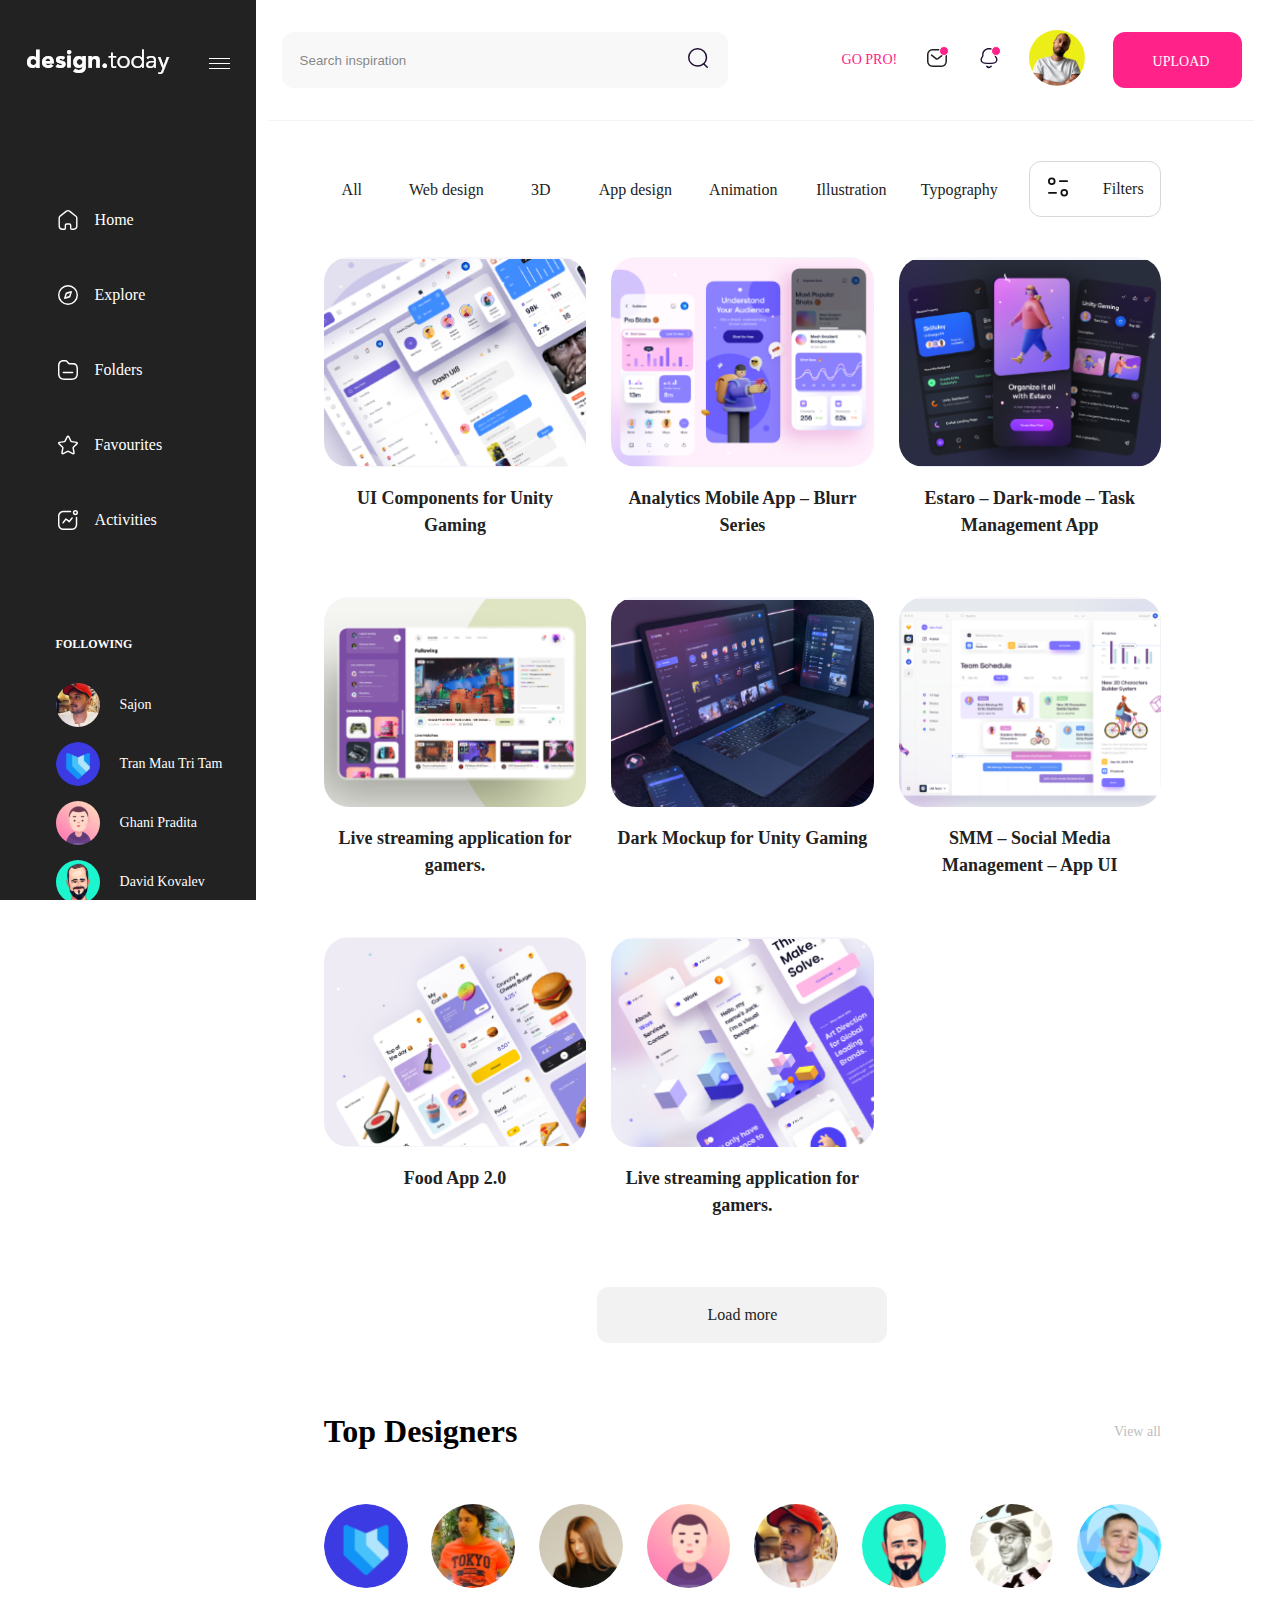
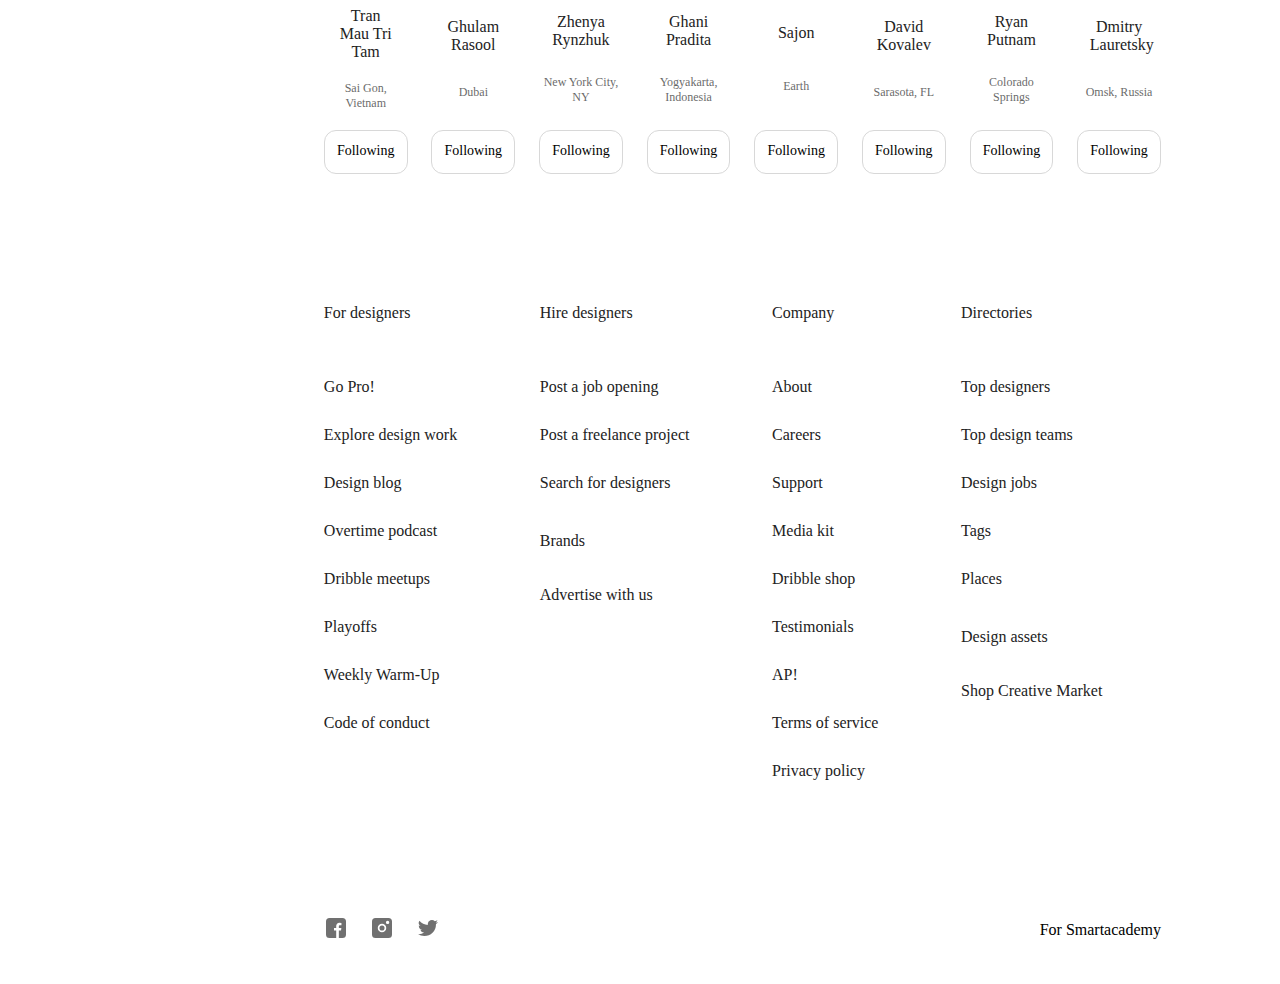
==== commit 3ca929fb: "edit profile page header" ====
--- a/index.html
+++ b/index.html
@@ -103,7 +103,7 @@
                       </svg>                      
                 </a>
                 <a href="#">
-                    <img src="img/Group 33.svg" alt="user profile">
+                    <img src="img/Group 331.svg" alt="user profile">
                 </a>
                 <div class="upload">
                     <a href="#">UPLOAD</a>
@@ -157,6 +157,7 @@
                 </div>
             </div>
         </div>
+        <div class="border"></div>
     </header>
     <main>
         <div class="container">
--- a/css/style.css
+++ b/css/style.css
@@ -182,12 +182,15 @@
   font-family: 'Avenir Heavy';
 }
 
+.border{
+  margin-bottom: 40px;
+  border-bottom: 1px solid rgb(17, 17, 17, .05);
+  width: 77%;
+  margin-left: 18%;
+}
 .search_profile {
   width: 100%;
-  padding-top: 30px;
-  margin-bottom: 70px;
-  padding-left: 17%;
-  padding-right: 5%;
+  padding: 30px 5% 30px 17%;
   display: -webkit-box;
   display: -ms-flexbox;
   display: flex;
@@ -268,6 +271,15 @@
   font-size: 14px;
   color: #ff2288;
 }
+
+.user_profile{
+  width: 56px;
+  height: 56px;
+  padding: 23%;
+  border: 2px solid #E7E7E7;
+  border-radius: 28px;
+}
+
 
 .upload {
   width: 129px;
@@ -767,7 +779,13 @@
     padding-left: 22%;
     padding-right: 3%;
   }
-}
+
+  .border{
+    margin-left: 21%;
+    padding-right: 3%;
+  }
+}
+
 @media only screen and (max-width: 1250px){
   nav{
     width: 22%;
@@ -785,30 +803,11 @@
     width: 400px;
   }
 
-  .upload{
-    position: relative;
-    width: 56px;
-    height: 80px;
-    border-radius: 50%;
-    transform: scale(0.70005);
-  }
-  .upload a:first-child{
-    display: none;
-  }
-
-  .upload_svg{
-    width: 100%;
-    height: 100%;
-  }
-  .upload_svg svg{
-    display: block;
-    width: 40px;
-    height: 40px;
-    fill: white;
-    position: absolute;
-    left: 27%;
-    top: 27%;
-  }
+  .border{
+    width: 73%;
+    margin-left: 25%;
+  }
+
 }
 
 @media only screen and (max-width: 1112px){
@@ -834,6 +833,10 @@
       padding-left: 30%;
     }
 
+    .border{
+      width: 67%;
+      margin-left: 30%;
+    }
     .search_profile{
       max-width: 1000px;
       width: 100%;
@@ -844,9 +847,6 @@
     .profile{
       width: 300px;
     }
-    .profile a:first-child{
-      display: none;
-    }
 
     .profile a:nth-child(2){
       margin-left: 15px;
@@ -859,6 +859,32 @@
       width: 130%;
     }
     
+    .upload{
+      position: relative;
+      width: 56px;
+      height: 80px;
+      border-radius: 50%;
+      transform: scale(0.70005);
+    }
+    
+    .upload a:first-child{
+      display: none;
+    }
+  
+    .upload_svg{
+      width: 100%;
+      height: 100%;
+    }
+    .upload_svg svg{
+      display: block;
+      width: 40px;
+      height: 40px;
+      fill: white;
+      transform: scale(1.25);
+      position: absolute;
+      left: 25%;
+      top: 25%;
+    }
 }
 
 @media only screen and (max-width: 992px){
@@ -866,6 +892,14 @@
     width: 30%;
   }
 
+  .profile a:first-child{
+    display: none;
+  }
+
+  .border{
+    width: 62%;
+    margin-left: 35%;
+  }
   .search_profile{
     padding-left: 35%;
   }
@@ -976,10 +1010,10 @@
     justify-content: space-around;
   }
 
-  .mailbox svg path, .notifs svg path{
+  .mailbox svg path, .notifs svg path, .user_profile svg path{
     fill: white;
-    transform: scale(1);
-  }
+  }
+  
   main{
     padding-top: 100px;
   }
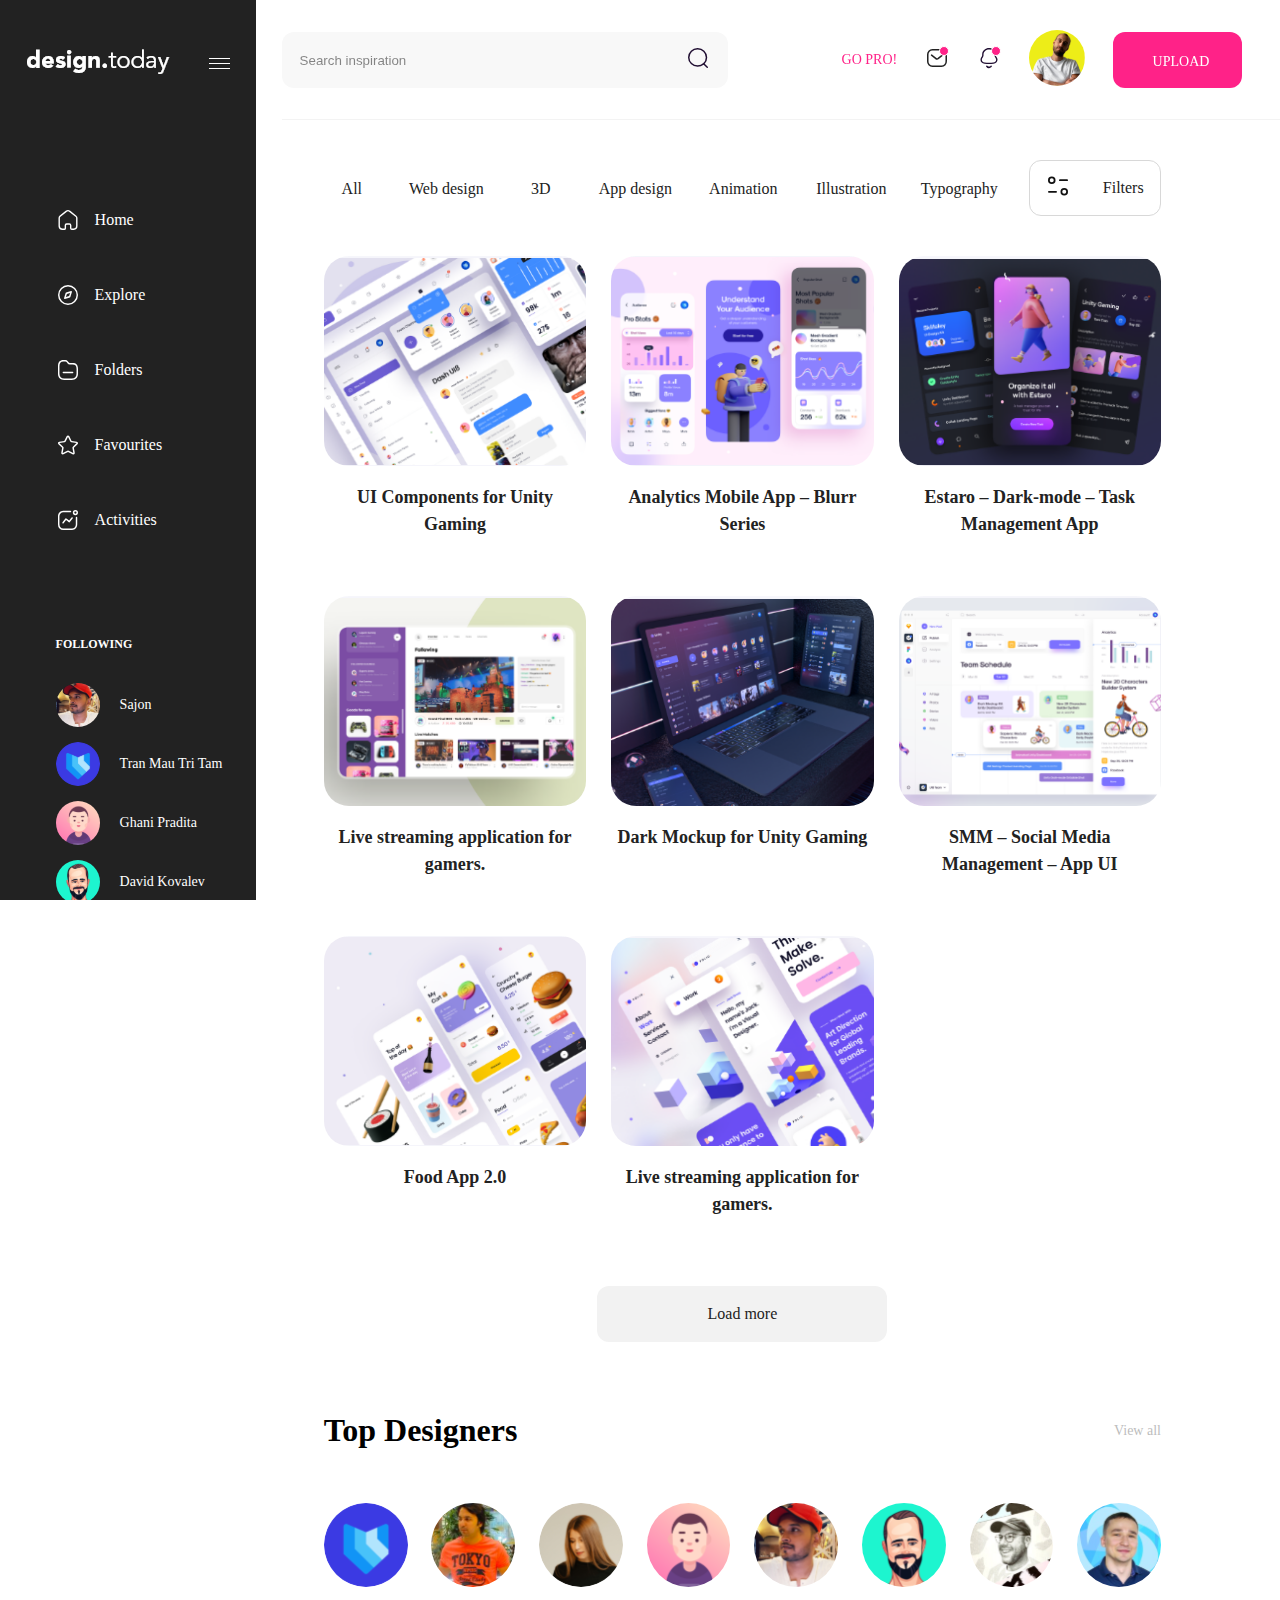
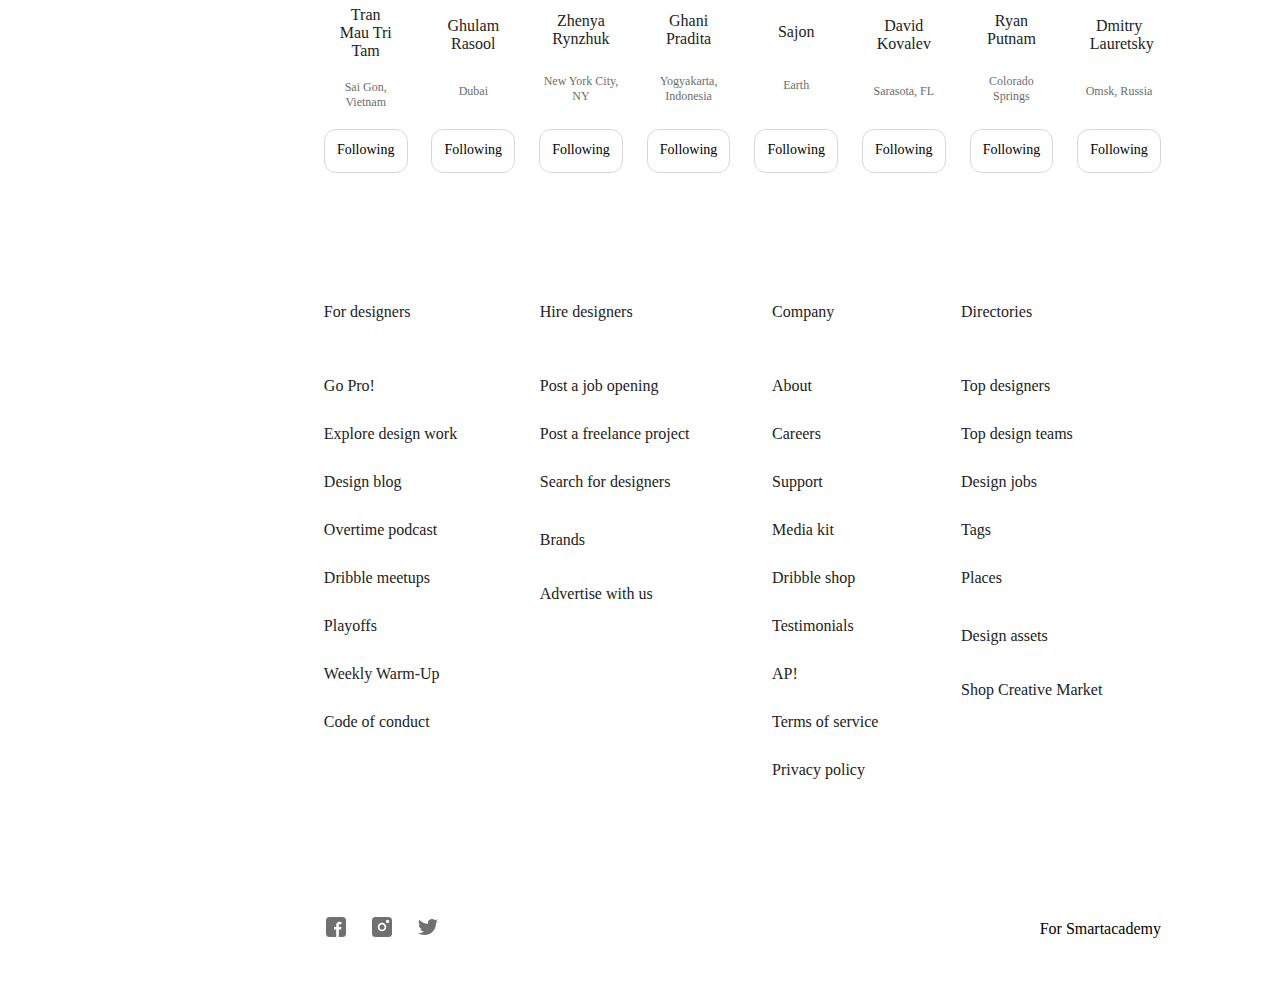
==== commit 32a77b6d: "change search_profile div border" ====
--- a/index.html
+++ b/index.html
@@ -29,7 +29,7 @@
                 <ul class="navbar">
                     <li class="navbar_content">
                         <img src="img/Component 5 – 2.svg" alt="Home">
-                        <a href="#">Home</a>
+                        <a href="index.html">Home</a>
                     </li>
                     <li class="navbar_content">
                         <img src="img/Component 3 – 2.svg" alt="Explore">
@@ -102,7 +102,7 @@
                         <path id="Notification" d="M12.036,2h-.071C8.6,2,5.507,4.445,5.207,7.681c-.02.232-.034.468-.042.723L5.152,9l0,.534.015-.061a3.85,3.85,0,0,1-.928,1.821l-.067.086A4.08,4.08,0,0,0,3.5,13.424v.238a4.07,4.07,0,0,0,.926,2.66,4.874,4.874,0,0,0,3.086,1.524,41.583,41.583,0,0,0,8.974,0,4.8,4.8,0,0,0,3.046-1.487,4.076,4.076,0,0,0,.965-2.5v-.4a4.013,4.013,0,0,0-.671-2.074l-.062-.079-.151-.177A3.93,3.93,0,0,1,18.89,9.7l-.045-.187-.009-.2c0-.088,0-.186,0-.308V8.332c0-.257-.01-.441-.028-.647C18.493,4.443,15.4,2,12.036,2Zm-.071,1.4h.071c2.7,0,5.158,1.945,5.395,4.418.014.162.02.317.022.547l0,.9c0,.145.009.265.018.4l.013.093.065.276a5.331,5.331,0,0,0,1.013,2l.138.162-.015-.025a2.585,2.585,0,0,1,.435,1.323v.163a2.653,2.653,0,0,1-.613,1.773,3.418,3.418,0,0,1-2.157,1.03,40.271,40.271,0,0,1-8.7,0,3.485,3.485,0,0,1-2.2-1.065,2.656,2.656,0,0,1-.575-1.716v-.219l.017-.191a2.671,2.671,0,0,1,.314-.939l.084-.139a5.25,5.25,0,0,0,1.22-2.434l.014-.142L6.535,8.7l.016-.466c.007-.147.017-.287.028-.422C6.808,5.341,9.267,3.4,11.965,3.4Zm-6.671,8.8-.045.05.049-.057Zm9.314,7.5a.684.684,0,0,0-.969.106,1.977,1.977,0,0,1-.356.347,2.138,2.138,0,0,1-1.576.445,2.117,2.117,0,0,1-1.414-.79.684.684,0,0,0-.969-.111.7.7,0,0,0-.11.98,3.5,3.5,0,0,0,4.9.586,3.323,3.323,0,0,0,.6-.583A.7.7,0,0,0,14.608,19.691Z" fill="#200e32" fill-rule="evenodd"/>
                       </svg>                      
                 </a>
-                <a href="#">
+                <a href="profile.html">
                     <img src="img/Group 331.svg" alt="user profile">
                 </a>
                 <div class="upload">
@@ -157,7 +157,6 @@
                 </div>
             </div>
         </div>
-        <div class="border"></div>
     </header>
     <main>
         <div class="container">
@@ -394,7 +393,7 @@
             </section>
         </div>
         <div class="container">
-            <div class="offerings">
+            <section class="offerings">
                 <ul class="for_designers">
                     <li>
                         <a href="#">For designers</a>
@@ -502,7 +501,7 @@
                         <a href="#">Shop Creative Market</a>
                     </li>
                 </ul>
-            </div>
+            </section>
             <div class="more_articles more_offerings">
                 <a href="#">Load more</a>
             </div>
--- a/css/style.css
+++ b/css/style.css
@@ -182,15 +182,10 @@
   font-family: 'Avenir Heavy';
 }
 
-.border{
-  margin-bottom: 40px;
-  border-bottom: 1px solid rgb(17, 17, 17, .05);
-  width: 77%;
-  margin-left: 18%;
-}
 .search_profile {
   width: 100%;
-  padding: 30px 5% 30px 17%;
+  padding: 30px 5% 70px 17%;
+  position: relative;
   display: -webkit-box;
   display: -ms-flexbox;
   display: flex;
@@ -206,6 +201,15 @@
           align-items: center;
 }
 
+.search_profile::after{
+  content: "";
+  height: 1px;
+  width: 78%;
+  background-color: #111111;
+  opacity: 5%;
+  bottom: 40px;
+  position: absolute;
+}
 .search {
   width: 446px;
   height: 56px;
@@ -323,7 +327,6 @@
 }
 
 .container {
-  /* max-width: 1231px; */
   width: 100%;
   padding-left: 25.3%;
   padding-right: 9.3%;
@@ -431,24 +434,6 @@
   border-radius: 25px;
 }
 
-@media screen and (max-width: 1600px) {
-  .article_sec {
-    grid-template-columns: repeat(3, 1fr);
-  }
-}
-
-@media screen and (max-width: 1180px) {
-  .article_sec {
-    grid-template-columns: repeat(2, 1fr);
-  }
-}
-
-@media screen and (max-width: 880px) {
-  .article_sec {
-    grid-gap: 20px 25px;
-  }
-}
-
 article {
   height: 280px;
   background-color: #ffffff;
@@ -456,11 +441,11 @@
   position: relative;
 }
 
-@media screen and (max-width: 880px) {
+/* @media screen and (max-width: 880px) {
   article {
     height: 200px;
   }
-}
+} */
 
 article .article-content {
   height: 100%;
@@ -769,7 +754,184 @@
   font-family: 'Avenir Black';
 }
 
+/* profile page */
+
+/* main */
+
+.profile_page{
+  padding-right: 6%;
+  padding-left: 23%;
+  height: 700px;
+  margin-bottom: 130px;
+}
+.orders{
+  width: 100%;
+  height: 100%;
+}
+table{
+  height: 100%;
+  width: 100%;
+  border-collapse: collapse;
+}
+th, tr.highlighted, .last{
+  text-align: left;
+  vertical-align: middle;
+  color: #AFAFAF;
+}
+
+th:not(:last-child) {
+  padding-right: 150px;
+  color: #111111;
+}
+
+th:last-child{
+  padding-right: 100px;
+  color: #111111;
+}
+tr.highlighted:hover:not(:first-child), .last:hover{
+  background-color: #F2F2F2;
+}
+
+
+tr.highlighted:hover td, .last:hover td{
+  color: #222222;
+}
+
+tr.highlighted:active td, .last:active td{
+  color: #FF2288;
+  
+}
+tr.highlighted:active:hover, .last:active:hover{
+  background-color: unset;
+}
+tr.highlighted, .last{
+  height: 72px;
+}
+
+tr.highlighted td:first-child, th:first-child, .last td:first-child{
+  padding-left: 30px;
+}
+
+
+tr.highlighted td{
+  position: relative;
+}
+
+tr.highlighted td::after{
+  content: '';
+  position: absolute;
+  left: 30px;
+  bottom: -6px;
+  height: 1px;
+  width: 100%;
+  background-color: #E7E7E7;
+ }
+
+tr.highlighted td:last-child::after{
+  content: '';
+  position: absolute;
+  left: 30px;
+  bottom: -6px;
+  height: 1px;
+  width: 60%;
+  background-color: #E7E7E7;
+}
+
+tr.highlighted th{
+  position: relative;
+}
+
+tr.highlighted th::after{
+  content: '';
+  position: absolute;
+  left: 30px;
+  bottom: -6px;
+  height: 1px;
+  width: 100%;
+  background-color: #E7E7E7;
+ }
+
+tr:hover td:first-child{
+  border-top-left-radius: 12px;
+  border-bottom-left-radius: 12px;
+}
+
+tr:hover td:last-child{
+  border-top-right-radius: 12px;
+  border-bottom-right-radius: 12px;
+}
+
+tr.highlighted th:last-child::after{
+  content: '';
+  position: absolute;
+  left: 30px;
+  bottom: -6px;
+  height: 1px;
+  width: 60%;
+  background-color:#E7E7E7;
+}
+.spacer{
+  height: 11px;
+  width: 100%;
+  background-color: transparent;
+}
+
+.order_box{
+  height: 100%;
+  display: none;
+}
+.orders_flex{
+  height: 100%;
+  width: 100%;
+  display: grid;
+  grid-template-columns: 400px 400px;
+  grid-gap: 10px;
+  grid-row-gap: 20px;
+}
+.order_info{
+  width: 90%;
+  height: 100%;
+  border: 2px solid #222222;
+  border-radius: 14px;
+  box-shadow: 4px 4px 10px rgb(255, 34, 136, 0.7);
+  text-align: center;
+  display: flex;
+  flex-direction: column;
+  justify-content: space-between;
+}
+
+.order_info div:not(:last-child){
+  border-bottom: 2px solid #E7E7E7;
+  height: 60px;
+  display: flex;
+  flex-direction: column;
+  justify-content: space-around;
+  align-items: center;
+}
+
+.more_orders{
+  width: 100%;
+}
+
 /* responsive */
+@media screen and (max-width: 1600px) {
+  .article_sec {
+    grid-template-columns: repeat(3, 1fr);
+  }
+}
+
+@media screen and (max-width: 1180px) {
+  .article_sec {
+    grid-template-columns: repeat(2, 1fr);
+  }
+}
+
+@media screen and (max-width: 880px) {
+  .article_sec {
+    grid-gap: 20px 25px;
+  }
+}
+
 
 @media only screen and (max-width: 1500px){
   nav{
@@ -780,9 +942,12 @@
     padding-right: 3%;
   }
 
-  .border{
-    margin-left: 21%;
-    padding-right: 3%;
+  th:nth-child(2), th:nth-child(4), th:nth-child(5){
+    padding-right: 80px;
+  }
+
+  .profile_page{
+    padding-left: 21%;
   }
 }
 
@@ -803,11 +968,13 @@
     width: 400px;
   }
 
-  .border{
-    width: 73%;
-    margin-left: 25%;
-  }
-
+  .profile_page{
+    display: none;
+  }
+
+  .order_box{
+    display: block;
+  }
 }
 
 @media only screen and (max-width: 1112px){
@@ -833,16 +1000,13 @@
       padding-left: 30%;
     }
 
-    .border{
-      width: 67%;
-      margin-left: 30%;
-    }
     .search_profile{
       max-width: 1000px;
       width: 100%;
       padding-left: 30%;
       padding-right: 2%;
     }
+
 
     .profile{
       width: 300px;
@@ -885,6 +1049,16 @@
       left: 25%;
       top: 25%;
     }
+
+    .orders_flex{
+      grid-template-columns: 300px 300px;
+      grid-gap: 20px;
+    }
+
+    .order_info{
+      width: 100%;
+  
+    }
 }
 
 @media only screen and (max-width: 992px){
@@ -896,10 +1070,6 @@
     display: none;
   }
 
-  .border{
-    width: 62%;
-    margin-left: 35%;
-  }
   .search_profile{
     padding-left: 35%;
   }
@@ -940,6 +1110,13 @@
       margin-top: unset;
   }
 
+  .orders_flex{
+    grid-template-columns: 450px;
+  }
+
+  .order_box{
+    padding-left: 40%;
+  }
 }
 
 @media only screen and (max-width: 896px){
@@ -959,6 +1136,12 @@
       height: 300px;
   }
 
+  .order_info{
+    width: 80%;
+  }
+  .order_box{
+    padding-left: 45%;
+  }
 }
 
 
@@ -981,6 +1164,10 @@
    .offerings ul:nth-child(3){
     display: none;
   }
+
+    .order_info{
+      width: 75%;
+    }
 }
 
 @media only screen and (max-width: 684px){
@@ -1034,6 +1221,13 @@
     display: none;
   }
 
+  .order_info{
+    width: 100%;
+  }
+
+  .order_box{
+    padding-left: 15%;
+  }
 }
 
 @media only screen and (max-width: 576px){
@@ -1064,6 +1258,35 @@
   .filter_option li:nth-child(3){
     display: none;
   }
+  .order_box{
+    padding-left: 10%;
+  }
+
+  .order_info{
+    width: 90%;
+  }
+}
+
+
+@media only screen and (max-width: 555px){
+  .order_info{
+    width: 75%;
+  }
+
+  .order_box{
+    padding-left: 15%;
+  }
+}
+
+@media only screen and (max-width: 476px){
+  .order_box{
+    padding-left: 10%;
+  }
+
+  .order_info{
+    width: 70%;
+  }
+
 }
 
 @media only screen and (max-width: 408px){
@@ -1087,4 +1310,15 @@
   .filter_option ul li{
     margin-right: 10px;
   }
+
+  .order_box{
+    padding-left: 7%;
+  }
+
+  .order_info div{
+    height: 80px;
+  }
+  .order_info{
+    width: 65%;
+  }
 }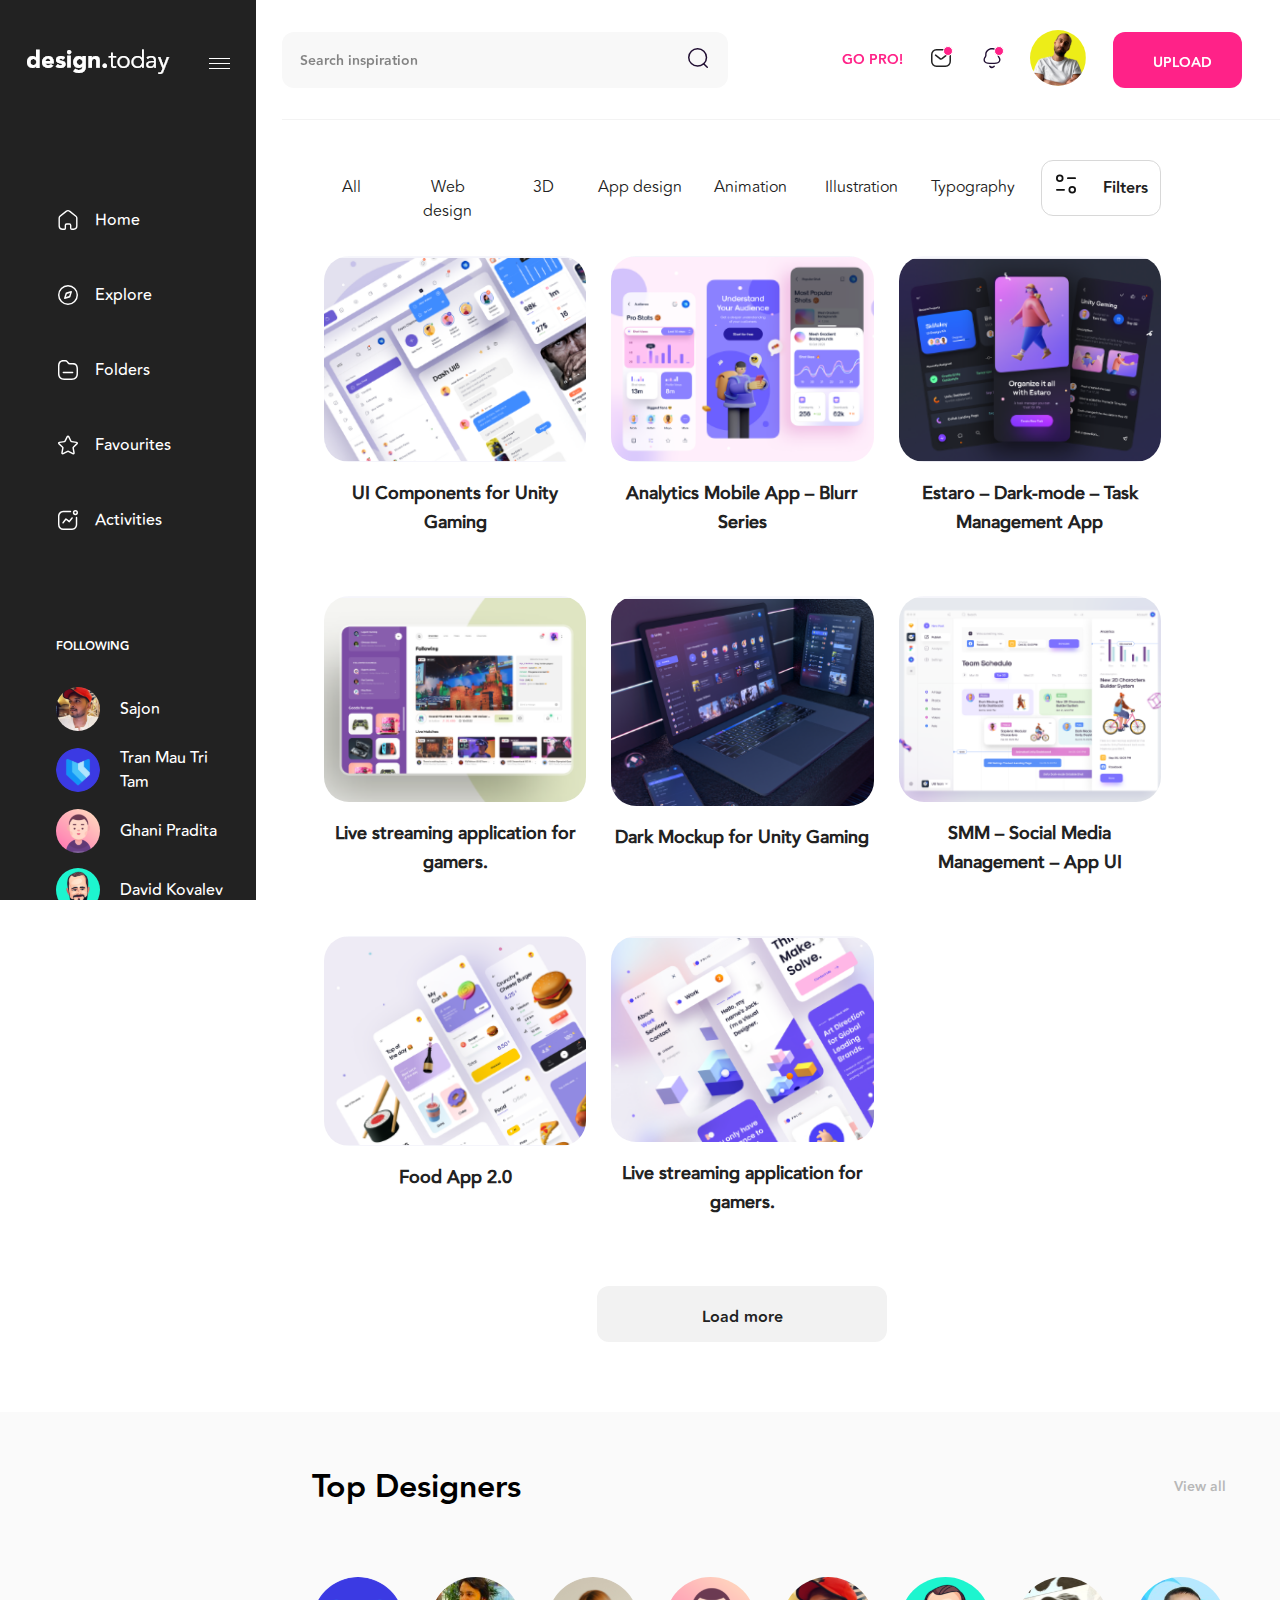
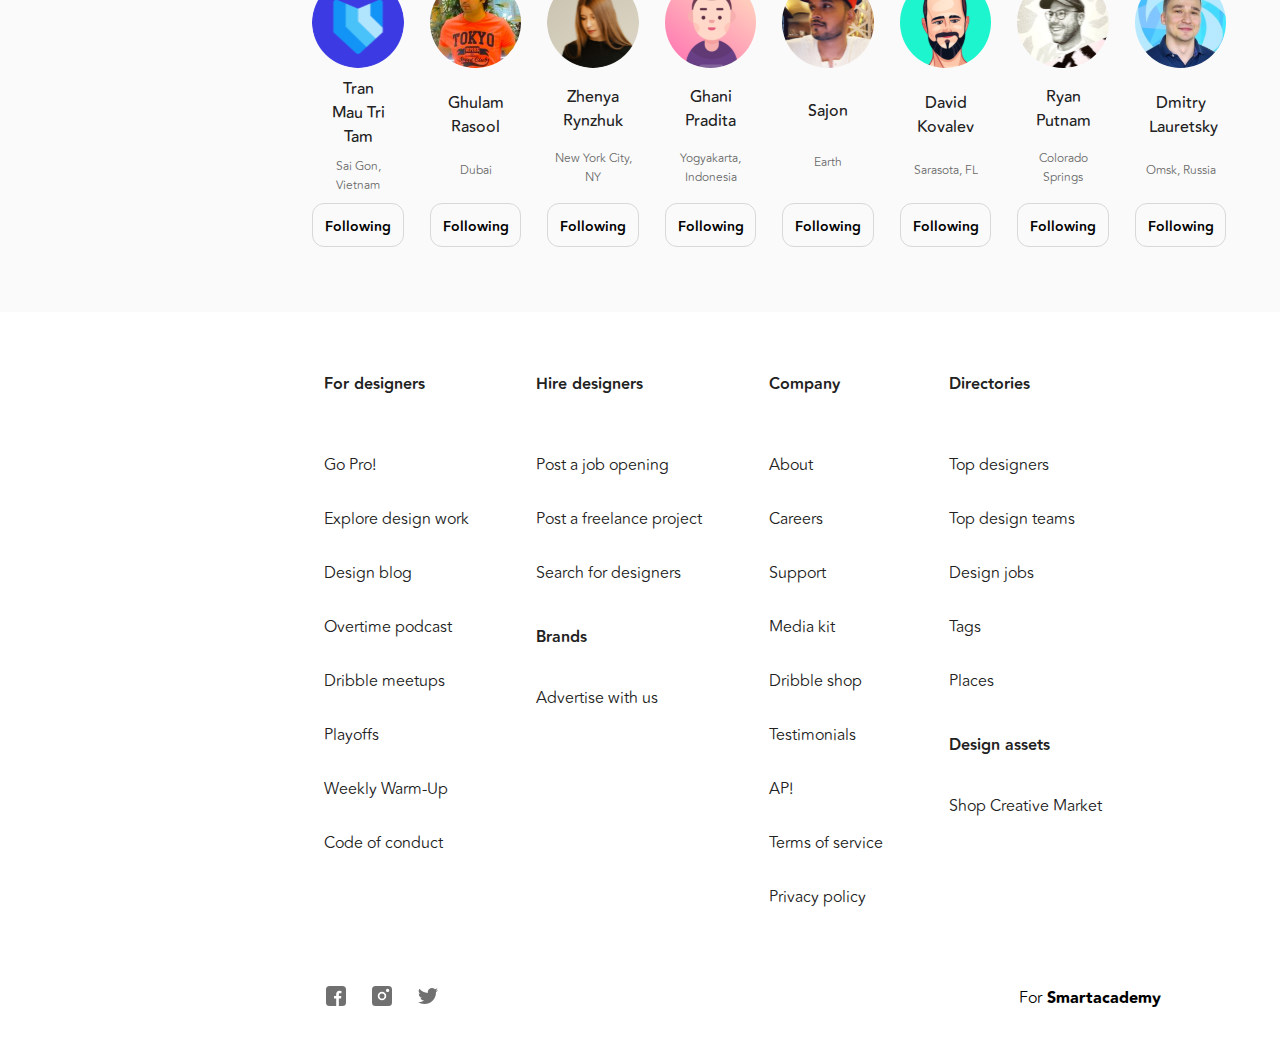
==== commit e390de64: "fix details" ====
--- a/index.html
+++ b/index.html
@@ -329,12 +329,12 @@
                 <a href="#">Load more</a>
             </div>
         </div>
-        <div class="container section_title">
-            <h1>Top Designers</h1>
-            <a href="#">View all</a>
-        </div>
-        <div class="container">
-            <section class="designers">
+        <div class="container top_designers">
+            <div class="cont section_title">
+                <h1>Top Designers</h1>
+                <a href="#">View all</a>
+            </div>
+            <div class="cont designers">
                 <div class="profile_info">
                     <img src="img/Rectangle 65.svg" alt="">
                     <a href="#">Tran Mau 
@@ -390,7 +390,7 @@
                     <p>Omsk, Russia</p>
                     <div class="following_bar">Following</div>
                 </div>
-            </section>
+            </div>
         </div>
         <div class="container">
             <section class="offerings">
--- a/css/fonts.css
+++ b/css/fonts.css
@@ -1,44 +1,36 @@
-@font-face {
+@font-face{
+    font-family: 'Avenir Book';
+    src: url(../fonts/avenir-book.ttf);
+    src: url(../fonts/Avenir_Book.eot),
+         url(../fonts/Avenir_Book.otf),
+         url(../fonts/Avenir_Book.svg),
+         url(../fonts/Avenir_Book.woff);
+        
+}
+
+@font-face{
     font-family: 'Avenir Black';
-    src: url(../fonts/Avenir+Black.eot);
-    src: url(../fonts/Avenir+Black.eot?#iefix) format('embedded-opentype'),
-         url(../fonts/Avenir+Black.otf) format('otf'),
-         url(../fonts/Avenir+Black.svg#Avenir%20Black) format('svg'),
-         url(../fonts/Avenir+Black.ttf) format('truetype'),
-         url(../fonts/Avenir+Black.woff) format('woff'),
-         url(../fonts/Avenir+Black.woff2) format('woff2');
-  }
+    src: url(../fonts/Avenir-Black.ttf);
+    src: url(../fonts/Avenir_Black.eot),
+         url(../fonts/Avenir_Black.otf),
+         url(../fonts/Avenir_Black.svg),
+         url(../fonts/Avenir_Black.woff);
+}
 
-@font-face {
-    font-family: 'Avenir Book';
-    src: url(../fonts/Avenir+Book.eot);
-    src: url(../fonts/Avenir+Book.eot?#iefix) format('embedded-opentype'),
-         url(../fonts/Avenir+Book.otf) format('otf'),
-         url(../fonts/Avenir+Book.svg#Avenir%20Book) format('svg'),
-         url(../fonts/Avenir+Book.ttf) format('truetype'),
-         url(../fonts/Avenir+Book.woff) format('woff'),
-         url(../fonts/Avenir+Book.woff2) format('woff2');
-  }
+@font-face{
+    font-family: 'Avenir Medium';
+    src: url(../fonts/Avenir-Medium.ttf);
+    src: url(../fonts/Avenir_Medium.eot),
+         url(../fonts/Avenir_Medium.otf),
+         url(../fonts/Avenir_Medium.svg),
+         url(../fonts/Avenir_Medium.woff);
+}
 
-@font-face {
-    font-family: 'Avenir Medium';
-    src: url(../fonts/Avenir+Medium.eot);
-    src: url(../fonts/Avenir+Medium.eot?#iefix) format('embedded-opentype'),
-         url(../fonts/Avenir+Medium.otf) format('otf'),
-         url(../fonts/Avenir+Medium.svg#Avenir%20Medium) format('svg'),
-         url(../fonts/Avenir+Medium.ttf) format('truetype'),
-         url(../fonts/Avenir+Medium.woff) format('woff'),
-         url(../fonts/Avenir+Medium.woff2) format('woff2');
-  }
-
-@font-face {
+@font-face{
     font-family: 'Avenir Heavy';
-    src: url(../fonts/Avenir+Heavy.eot);
-    src: url(../fonts/Avenir+Heavy.eot?#iefix) format('embedded-opentype'),
-         url(../fonts/Avenir+Heavy.otf) format('otf'),
-         url(../fonts/Avenir+Heavy.svg#Avenir%20Heavy) format('svg'),
-         url(../fonts/Avenir+Heavy.ttf) format('truetype'),
-         url(../fonts/Avenir+Heavy.woff) format('woff'),
-         url(../fonts/Avenir+Heavy.woff2) format('woff2');
-  }
-  +    src: url(../fonts/avenir-Heavy.ttf);
+    src: url(../fonts/Avenir_Heavy.eot),
+         url(../fonts/Avenir_Heavy.otf),
+         url(../fonts/Avenir_Heavy.svg),
+         url(../fonts/Avenir_Heavy.woff);
+}
--- a/css/style.css
+++ b/css/style.css
@@ -7,6 +7,9 @@
           box-sizing: border-box;
 }
 
+body{
+  overflow-x: hidden;
+}
 /* header */
 nav {
   width: 16%;
@@ -162,7 +165,7 @@
   margin-bottom: 15px;
 }
 
-.following_content > a {
+.following_content a {
   margin-left: 20px;
   color: #ffffff;
   font-size: 16px;
@@ -176,7 +179,7 @@
   font-family: 'Avenir Heavy';
 }
 
-.following a {
+.following > a {
   color: #ffffff;
   font-size: 14px;
   font-family: 'Avenir Heavy';
@@ -259,6 +262,8 @@
 }
 
 ::placeholder {
+  font-size: 14px;
+  font-family: 'Avenir Heavy';
   color: #111111;
   opacity: 50%;
 }
@@ -273,6 +278,7 @@
 
 .profile a:first-child {
   font-size: 14px;
+  font-family: 'Avenir Heavy';
   color: #ff2288;
 }
 
@@ -367,7 +373,7 @@
 }
 
 .filter_bar li {
-  padding-top: 20px;
+  padding-top: 15px;
 }
 
 .filter_option ul li {
@@ -381,7 +387,7 @@
 }
 
 .filter_option ul li:not(:first-child, :nth-child(3)) {
-  width: 83px;
+  width: 86px;
   height: 100%;
 }
 
@@ -394,6 +400,7 @@
 .filter_bar a {
   color: #222222;
   font-size: 16px;
+  font-family: 'Avenir Book';
 }
 
 .filter_button {
@@ -419,6 +426,7 @@
 .filter_button a {
   color: #222222;
   font-size: 16px;
+  font-family: 'Avenir Heavy';
 }
 
 .article_sec {
@@ -543,6 +551,7 @@
 .article_title a {
   color: #222222;
   font-size: 18px;
+  font-family: 'Avenir Medium';
 }
 
 .more_articles {
@@ -558,10 +567,15 @@
 .more_articles a {
   color: #222222;
   font-size: 16px;
-}
-
+  font-family: 'Avenir Heavy';
+}
+
+.cont{
+  padding-left: 11%;
+  padding-right: 11%;
+}
 .section_title {
-  margin-bottom: 54px;
+  /* padding-top: 60px; */
   display: -webkit-box;
   display: -ms-flexbox;
   display: flex;
@@ -579,17 +593,29 @@
 
 .section_title h1 {
   font-size: 32px;
+  font-family: 'Avenir Heavy';
 }
 
 .section_title a {
   color: #222222;
   opacity: 30%;
   font-size: 14px;
-}
-
+  font-family: 'Avenir Heavy';
+}
+
+.top_designers{
+  height: 500px;
+  padding-right: 0%;
+  padding-left: 16%;
+  margin-bottom: 60px;
+  background-color: #FAFAFA;
+  display: flex;
+  flex-direction: column;
+  justify-content: space-evenly;
+}
 .designers {
   width: 100%;
-  margin-bottom: 130px;
+  height: 60%;
   display: -webkit-box;
   display: -ms-flexbox;
   display: flex;
@@ -631,15 +657,18 @@
   width: 70%;
   color: #222222;
   font-size: 16px;
+  font-family: 'Avenir Medium';
 }
 
 .profile_info p {
   font-size: 12px;
   opacity: 60%;
-}
-
-.profile_info .following_bar {
+  font-family: 'Avenir Book';
+}
+
+.following_bar {
   font-size: 14px;
+  font-family: 'Avenir Heavy';
 }
 
 .profile_info a,
@@ -686,6 +715,7 @@
 
 .offerings li a {
   font-size: 16px;
+  font-family: 'Avenir Book';
   color: #222222;
 }
 
@@ -693,6 +723,13 @@
   margin-bottom: 56px;
 }
 
+.for_designers li:first-child a, .hire_designers li:first-child a, .company li:first-child a, .directories li:first-child a{
+  font-family: 'Avenir Heavy';
+}
+
+.hire_designers li:nth-child(5) a, .directories li:nth-child(7) a{
+  font-family: 'Avenir Heavy';
+}
 .hire_designers li:nth-child(5),
 .directories li:nth-child(7) {
   margin-top: 40px;
@@ -784,9 +821,19 @@
   color: #111111;
 }
 
+th{
+  font-size: 18px;
+  font-family: 'Avenir Heavy';
+}
 th:last-child{
   padding-right: 100px;
   color: #111111;
+}
+
+td {
+  display: table-cell;
+  font-size: 16px;
+  font-size: 'Avenir Heavy';
 }
 tr.highlighted:hover:not(:first-child), .last:hover{
   background-color: #F2F2F2;
@@ -918,6 +965,10 @@
   .article_sec {
     grid-template-columns: repeat(3, 1fr);
   }
+
+  /* .cont{
+    padding-left: 10%;
+  } */
 }
 
 @media screen and (max-width: 1180px) {
@@ -933,7 +984,7 @@
 }
 
 
-@media only screen and (max-width: 1500px){
+@media only screen and (max-width: 1505px){
   nav{
     width: 20%;
   }
@@ -942,6 +993,11 @@
     padding-right: 3%;
   }
 
+  .cont{
+    padding-right: 5%;
+    padding-left: 10%;
+  }
+
   th:nth-child(2), th:nth-child(4), th:nth-child(5){
     padding-right: 80px;
   }
@@ -974,6 +1030,7 @@
 
   .order_box{
     display: block;
+    padding-left: 28%;
   }
 }
 
@@ -1001,8 +1058,6 @@
     }
 
     .search_profile{
-      max-width: 1000px;
-      width: 100%;
       padding-left: 30%;
       padding-right: 2%;
     }
@@ -1050,14 +1105,20 @@
       top: 25%;
     }
 
+    .cont{
+      padding: unset;
+    }
     .orders_flex{
       grid-template-columns: 300px 300px;
       grid-gap: 20px;
     }
 
+    .order_box{
+      padding-right: 15%;
+      padding-left: 35%;
+    }
     .order_info{
       width: 100%;
-  
     }
 }
 
@@ -1164,7 +1225,9 @@
    .offerings ul:nth-child(3){
     display: none;
   }
-
+    .order_box{
+      padding-left: 40%;
+    }
     .order_info{
       width: 75%;
     }
@@ -1185,7 +1248,9 @@
     width: 100%;
   }
   .search_profile{
+    height: 80px;
     padding-top: unset;
+    padding-bottom: unset;
     position: fixed;
     z-index: 2 ;
     background-color: #222222;
@@ -1237,11 +1302,13 @@
 
   nav{
     width: 40px;
+    height: 80px;
     padding-top: 15px;
   }
 
   .search_profile{
     padding-left: 15%;
+    height: 80px;
   }
   .search{
     width: 150px;
@@ -1275,12 +1342,13 @@
 
   .order_box{
     padding-left: 15%;
+    padding-right: 15%;
   }
 }
 
 @media only screen and (max-width: 476px){
   .order_box{
-    padding-left: 10%;
+    padding-right: 6%;
   }
 
   .order_info{
@@ -1311,8 +1379,13 @@
     margin-right: 10px;
   }
 
+  .filter_button{
+    width: 80px;
+  }
+
   .order_box{
-    padding-left: 7%;
+    
+    padding-left: 10%;
   }
 
   .order_info div{
@@ -1321,4 +1394,10 @@
   .order_info{
     width: 65%;
   }
+}
+
+@media only screen and (max-width: 380px){
+  .order_info{
+    width: 55%;
+  }
 }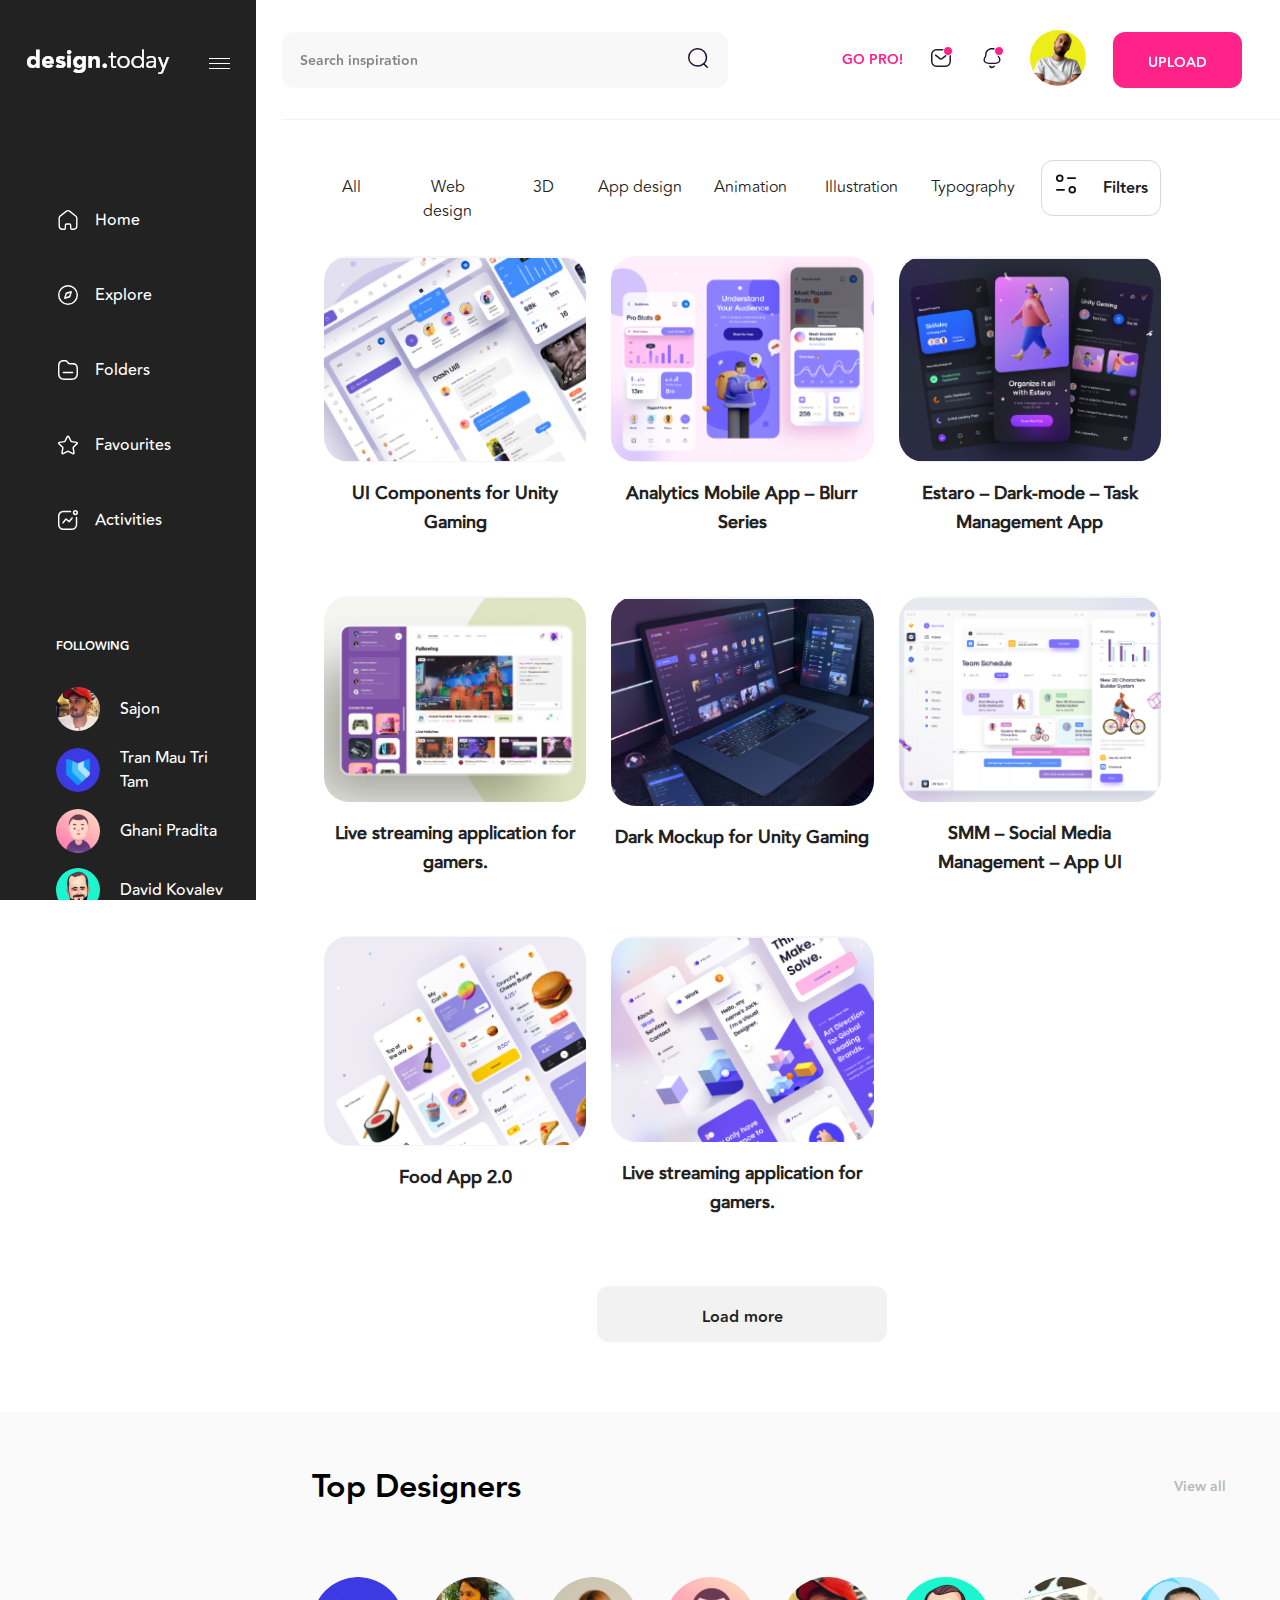
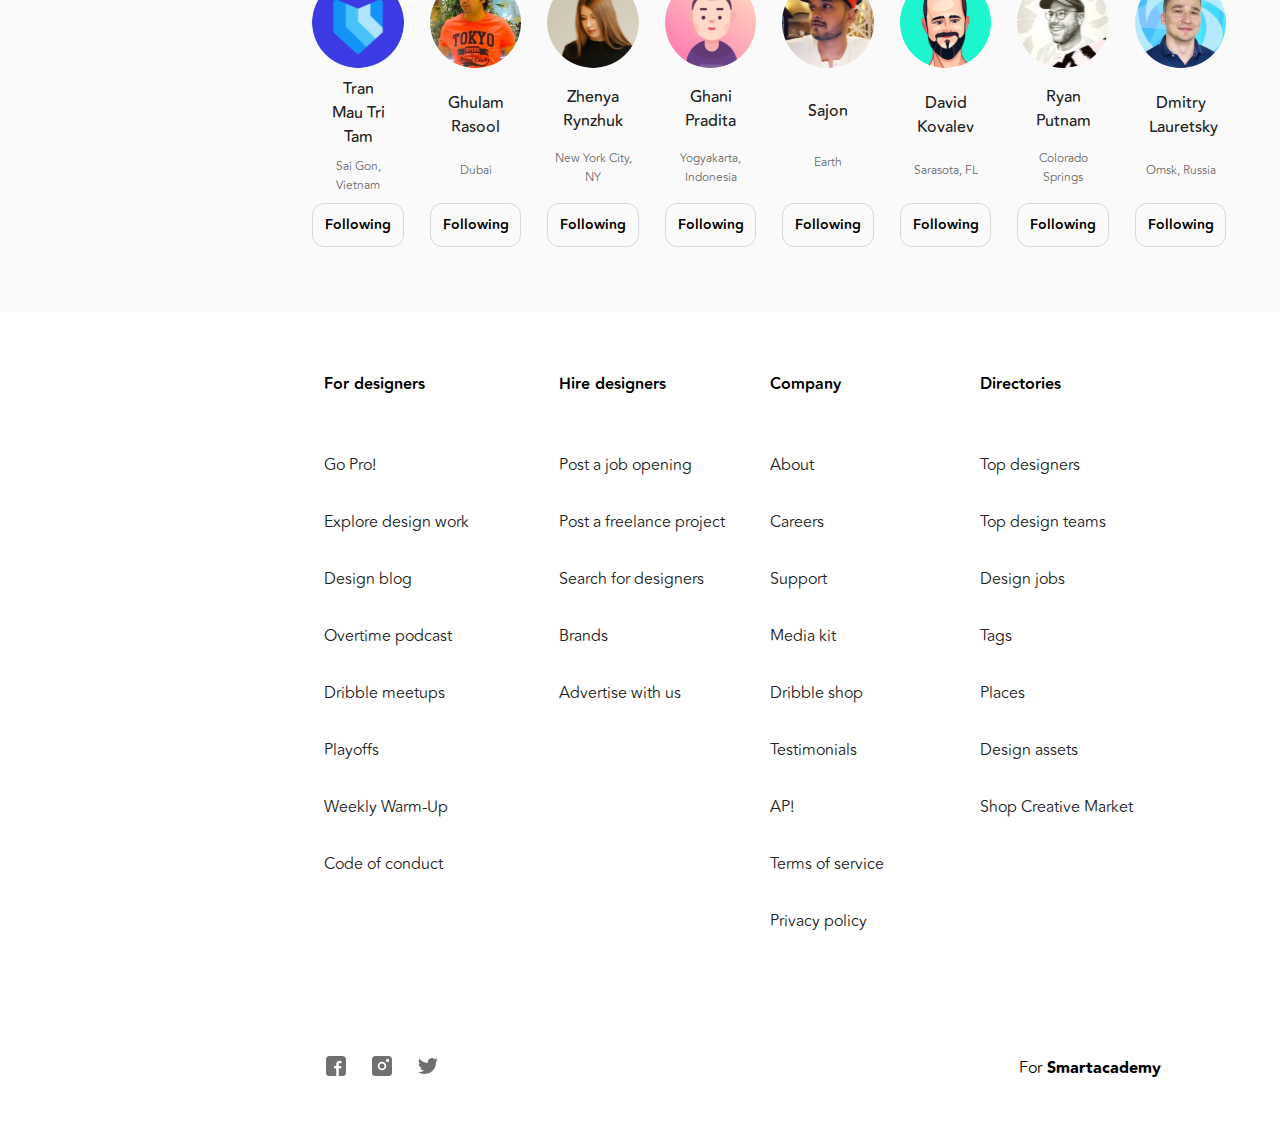
==== commit ecae8ec6: "fix details" ====
--- a/index.html
+++ b/index.html
@@ -105,7 +105,7 @@
                 <a href="profile.html">
                     <img src="img/Group 331.svg" alt="user profile">
                 </a>
-                <div class="upload">
+                <d class="upload">
                     <a href="#">UPLOAD</a>
                     <a href="#" class="upload_svg">
                         <svg version="1.1" id="Capa_1" xmlns="http://www.w3.org/2000/svg" xmlns:xlink="http://www.w3.org/1999/xlink" x="0px" y="0px"
@@ -154,7 +154,7 @@
 </g>
                         </svg>
                     </a>
-                </div>
+                </d>
             </div>
         </div>
     </header>
@@ -340,55 +340,55 @@
                     <a href="#">Tran Mau 
                         Tri Tam </a>
                     <p>Sai Gon, Vietnam</p>
-                    <div class="following_bar">Following</div>
+                    <button class="following_bar">Following</button>
                 </div>
                 <div class="profile_info">
                     <img src="img/Rectangle 69.svg" alt="">
                     <a href="#">Ghulam
                         Rasool</a>
                     <p>Dubai</p>
-                    <div class="following_bar">Following</div>
+                    <button class="following_bar">Following</button>
                 </div>
                 <div class="profile_info">
                     <img src="img/Rectangle 66.svg" alt="">
                     <a href="#">Zhenya
                         Rynzhuk</a>
                     <p>New York City, NY</p>
-                    <div class="following_bar">Following</div>
+                    <button class="following_bar">Following</button>
                 </div>
                 <div class="profile_info">
                     <img src="img/Rectangle 70.svg" alt="">
                     <a href="#">Ghani
                         Pradita</a>
                     <p>Yogyakarta, Indonesia</p>
-                    <div class="following_bar">Following</div>
+                    <button class="following_bar">Following</button>
                 </div>
                 <div class="profile_info">
                     <img src="img/Rectangle 67.svg" alt="">
                     <a href="#">Sajon</a>
                     <p>Earth</p>
-                    <div class="following_bar">Following</div>
+                    <button class="following_bar">Following</button>
                 </div>
                 <div class="profile_info">
                     <img src="img/Rectangle 71.svg" alt="">
                     <a href="#">David
                         Kovalev</a>
                     <p>Sarasota, FL</p>
-                    <div class="following_bar">Following</div>
+                    <button class="following_bar">Following</button>
                 </div>
                 <div class="profile_info">
                     <img src="img/Rectangle 68.svg" alt="">
                     <a href="#">Ryan
                         Putnam</a>
                     <p>Colorado Springs</p>
-                    <div class="following_bar">Following</div>
+                    <button class="following_bar">Following</button>
                 </div>
                 <div class="profile_info">
                     <img src="img/Rectangle 72.svg" alt="">
                     <a href="#">Dmitry
                         Lauretsky</a>
                     <p>Omsk, Russia</p>
-                    <div class="following_bar">Following</div>
+                    <button class="following_bar">Following</button>
                 </div>
             </div>
         </div>
@@ -396,7 +396,7 @@
             <section class="offerings">
                 <ul class="for_designers">
                     <li>
-                        <a href="#">For designers</a>
+                        For designers
                     </li>
                     <li>
                         <a href="#">Go Pro!</a>
@@ -425,7 +425,7 @@
                 </ul>
                 <ul class="hire_designers">
                     <li>
-                        <a href="#">Hire designers</a>
+                        Hire designers
                     </li>
                     <li>
                         <a href="#">Post a job opening</a>
@@ -445,7 +445,7 @@
                 </ul>
                 <ul class="company">
                     <li>
-                        <a href="#">Company</a>
+                        Company
                     </li>
                     <li>
                         <a href="#">About</a>
@@ -477,7 +477,7 @@
                 </ul>
                 <ul class="directories">
                     <li>
-                        <a href="#">Directories</a>
+                        Directories
                     </li>
                     <li>
                         <a href="#">Top designers</a>
--- a/css/style.css
+++ b/css/style.css
@@ -261,6 +261,13 @@
   opacity: 50%;
 }
 
+::-moz-placeholder {
+  font-size: 14px;
+  font-family: 'Avenir Heavy';
+  color: #111111;
+  opacity: 50%;
+}
+
 ::placeholder {
   font-size: 14px;
   font-family: 'Avenir Heavy';
@@ -270,10 +277,19 @@
 
 .profile{
   width: 400px;
-  display: flex;
-  flex-direction: row;
-  justify-content: space-between;
-  align-items: center;
+  display: -webkit-box;
+  display: -ms-flexbox;
+  display: flex;
+  -webkit-box-orient: horizontal;
+  -webkit-box-direction: normal;
+      -ms-flex-direction: row;
+          flex-direction: row;
+  -webkit-box-pack: justify;
+      -ms-flex-pack: justify;
+          justify-content: space-between;
+  -webkit-box-align: center;
+      -ms-flex-align: center;
+          align-items: center;
 }
 
 .profile a:first-child {
@@ -294,7 +310,8 @@
 .upload {
   width: 129px;
   height: 56px;
-  padding: 20px 40px;
+  padding-top: 20px;
+  padding-left: 35px;
   border-radius: 12px;
   background-color: #ff2288;
   cursor: pointer;
@@ -433,6 +450,7 @@
   width: 100%;
   display: -ms-grid;
   display: grid;
+  -ms-grid-columns: 1fr 25px 1fr 25px 1fr 25px 1fr;
   grid-template-columns: repeat(4, 1fr);
   grid-gap: 40px 25px;
 }
@@ -449,12 +467,6 @@
   position: relative;
 }
 
-/* @media screen and (max-width: 880px) {
-  article {
-    height: 200px;
-  }
-} */
-
 article .article-content {
   height: 100%;
   display: -webkit-box;
@@ -478,7 +490,8 @@
 
 article .article_title {
   overflow: hidden;
-  text-overflow: ellipsis;
+  -o-text-overflow: ellipsis;
+     text-overflow: ellipsis;
   display: -webkit-box;
   -webkit-line-clamp: 2;
   -webkit-box-orient: vertical;
@@ -575,7 +588,6 @@
   padding-right: 11%;
 }
 .section_title {
-  /* padding-top: 60px; */
   display: -webkit-box;
   display: -ms-flexbox;
   display: flex;
@@ -609,9 +621,16 @@
   padding-left: 16%;
   margin-bottom: 60px;
   background-color: #FAFAFA;
-  display: flex;
-  flex-direction: column;
-  justify-content: space-evenly;
+  display: -webkit-box;
+  display: -ms-flexbox;
+  display: flex;
+  -webkit-box-orient: vertical;
+  -webkit-box-direction: normal;
+      -ms-flex-direction: column;
+          flex-direction: column;
+  -webkit-box-pack: space-evenly;
+      -ms-flex-pack: space-evenly;
+          justify-content: space-evenly;
 }
 .designers {
   width: 100%;
@@ -679,8 +698,8 @@
 .following_bar {
   width: 100%;
   height: 44px;
-  padding-top: 12px;
   text-align: center;
+  background-color: unset;
   border: 1px solid #d8d8d8;
   border-radius: 12px;
 }
@@ -690,9 +709,12 @@
   background-color: #f2f2f2;
 }
 
+.following_bar:focus{
+  outline: none;
+}
 .offerings {
-  height: 500px;
-  width: 93%;
+  height: 570px;
+  width: 100%;
   margin-bottom: 112px;
   display: -webkit-box;
   display: -ms-flexbox;
@@ -709,31 +731,31 @@
           align-items: flex-start;
 }
 
-.offerings ul li {
+.offerings ul li:not(:last-child) {
   margin-bottom: 30px;
 }
 
 .offerings li a {
+  display: block;
+  height: 27px;
   font-size: 16px;
   font-family: 'Avenir Book';
   color: #222222;
 }
 
+.offerings ul{
+  width: 30%;
+}
+.offerings ul:not(:first-child){
+  padding-left: 30px;
+}
+.offerings li:not(:first-child) a:hover{
+  font-family: 'Avenir Heavy';
+}
+
 .offerings ul li:first-child {
   margin-bottom: 56px;
-}
-
-.for_designers li:first-child a, .hire_designers li:first-child a, .company li:first-child a, .directories li:first-child a{
   font-family: 'Avenir Heavy';
-}
-
-.hire_designers li:nth-child(5) a, .directories li:nth-child(7) a{
-  font-family: 'Avenir Heavy';
-}
-.hire_designers li:nth-child(5),
-.directories li:nth-child(7) {
-  margin-top: 40px;
-  margin-bottom: 36px;
 }
 
 .more_offerings{
@@ -930,7 +952,9 @@
 .orders_flex{
   height: 100%;
   width: 100%;
+  display: -ms-grid;
   display: grid;
+  -ms-grid-columns: 400px 10px 400px;
   grid-template-columns: 400px 400px;
   grid-gap: 10px;
   grid-row-gap: 20px;
@@ -940,20 +964,36 @@
   height: 100%;
   border: 2px solid #222222;
   border-radius: 14px;
-  box-shadow: 4px 4px 10px rgb(255, 34, 136, 0.7);
+  -webkit-box-shadow: 4px 4px 10px rgb(255, 34, 136, 0.7);
+          box-shadow: 4px 4px 10px rgb(255, 34, 136, 0.7);
   text-align: center;
-  display: flex;
-  flex-direction: column;
-  justify-content: space-between;
+  display: -webkit-box;
+  display: -ms-flexbox;
+  display: flex;
+  -webkit-box-orient: vertical;
+  -webkit-box-direction: normal;
+      -ms-flex-direction: column;
+          flex-direction: column;
+  -webkit-box-pack: justify;
+      -ms-flex-pack: justify;
+          justify-content: space-between;
 }
 
 .order_info div:not(:last-child){
   border-bottom: 2px solid #E7E7E7;
   height: 60px;
-  display: flex;
-  flex-direction: column;
-  justify-content: space-around;
-  align-items: center;
+  display: -webkit-box;
+  display: -ms-flexbox;
+  display: flex;
+  -webkit-box-orient: vertical;
+  -webkit-box-direction: normal;
+      -ms-flex-direction: column;
+          flex-direction: column;
+  -ms-flex-pack: distribute;
+      justify-content: space-around;
+  -webkit-box-align: center;
+      -ms-flex-align: center;
+          align-items: center;
 }
 
 .more_orders{
@@ -963,16 +1003,14 @@
 /* responsive */
 @media screen and (max-width: 1600px) {
   .article_sec {
+    -ms-grid-columns: 1fr 25px 1fr 25px 1fr;
     grid-template-columns: repeat(3, 1fr);
   }
-
-  /* .cont{
-    padding-left: 10%;
-  } */
 }
 
 @media screen and (max-width: 1180px) {
   .article_sec {
+    -ms-grid-columns: 1fr 25px 1fr;
     grid-template-columns: repeat(2, 1fr);
   }
 }
@@ -1079,11 +1117,14 @@
     }
     
     .upload{
+      padding: 20px 40px;
       position: relative;
       width: 56px;
       height: 80px;
       border-radius: 50%;
-      transform: scale(0.70005);
+      -webkit-transform: scale(0.70005);
+          -ms-transform: scale(0.70005);
+              transform: scale(0.70005);
     }
     
     .upload a:first-child{
@@ -1099,7 +1140,9 @@
       width: 40px;
       height: 40px;
       fill: white;
-      transform: scale(1.25);
+      -webkit-transform: scale(1.25);
+          -ms-transform: scale(1.25);
+              transform: scale(1.25);
       position: absolute;
       left: 25%;
       top: 25%;
@@ -1109,6 +1152,7 @@
       padding: unset;
     }
     .orders_flex{
+      -ms-grid-columns: 300px 20px 300px;
       grid-template-columns: 300px 300px;
       grid-gap: 20px;
     }
@@ -1161,17 +1205,13 @@
       display: none;
   }
 
-  .offerings{
-      width: 100%;
-      margin-bottom: 50px;
-  }
-
   .more_offerings{
       display: block;
       margin-top: unset;
   }
 
   .orders_flex{
+    -ms-grid-columns: 450px;
     grid-template-columns: 450px;
   }
 
@@ -1182,10 +1222,19 @@
 
 @media only screen and (max-width: 896px){
   .article_sec {
+   display: -webkit-box;
+   display: -ms-flexbox;
    display: flex;
-   flex-direction: column;
-   align-items: center;
-   justify-content: center;
+   -webkit-box-orient: vertical;
+   -webkit-box-direction: normal;
+       -ms-flex-direction: column;
+           flex-direction: column;
+   -webkit-box-align: center;
+       -ms-flex-align: center;
+           align-items: center;
+   -webkit-box-pack: center;
+       -ms-flex-pack: center;
+           justify-content: center;
 }
 
   article:nth-child(2n){
@@ -1219,11 +1268,16 @@
    }
    
    .designers, .offerings, .footer, .section_title{
-     justify-content: space-around;
+     -ms-flex-pack: distribute;
+         justify-content: space-around;
    }
 
    .offerings ul:nth-child(3){
     display: none;
+  }
+
+  .offerings ul{
+    width: 40%;
   }
     .order_box{
       padding-left: 40%;
@@ -1254,12 +1308,15 @@
     position: fixed;
     z-index: 2 ;
     background-color: #222222;
-    justify-content: center;
+    -webkit-box-pack: center;
+        -ms-flex-pack: center;
+            justify-content: center;
   }
 
   .nav_logo{
     padding-top: 20px;
-    justify-content: space-around;
+    -ms-flex-pack: distribute;
+        justify-content: space-around;
   }
 
   .mailbox svg path, .notifs svg path, .user_profile svg path{
@@ -1286,6 +1343,9 @@
     display: none;
   }
 
+  .offerings{
+    margin-bottom: 50px;
+  }
   .order_info{
     width: 100%;
   }
@@ -1355,6 +1415,9 @@
     width: 70%;
   }
 
+  .offerings{
+    height: 600px;
+  }
 }
 
 @media only screen and (max-width: 408px){
@@ -1383,6 +1446,10 @@
     width: 80px;
   }
 
+  .offerings ul{
+    width: 50%;
+  }
+
   .order_box{
     
     padding-left: 10%;
@@ -1400,4 +1467,8 @@
   .order_info{
     width: 55%;
   }
+  .offerings{
+    height: 600px;
+    margin-bottom: 100px;
+  }
 }